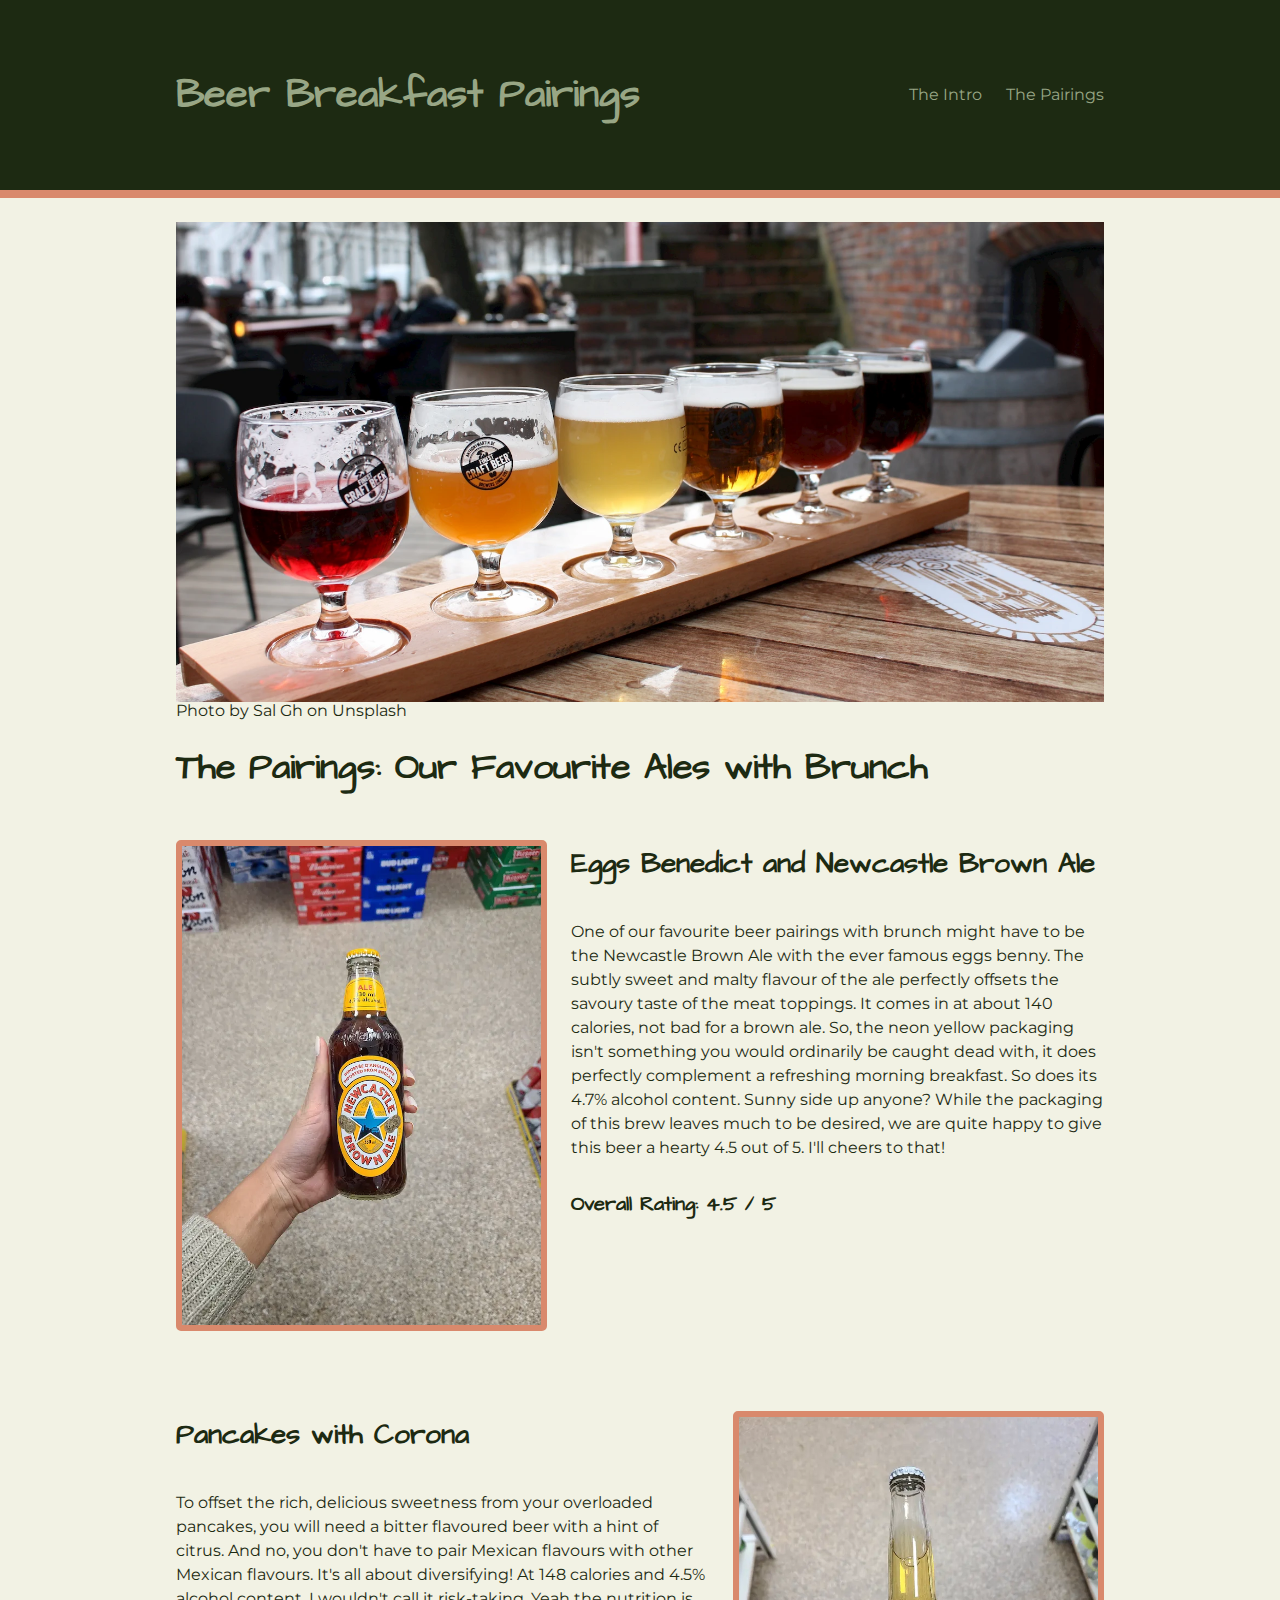
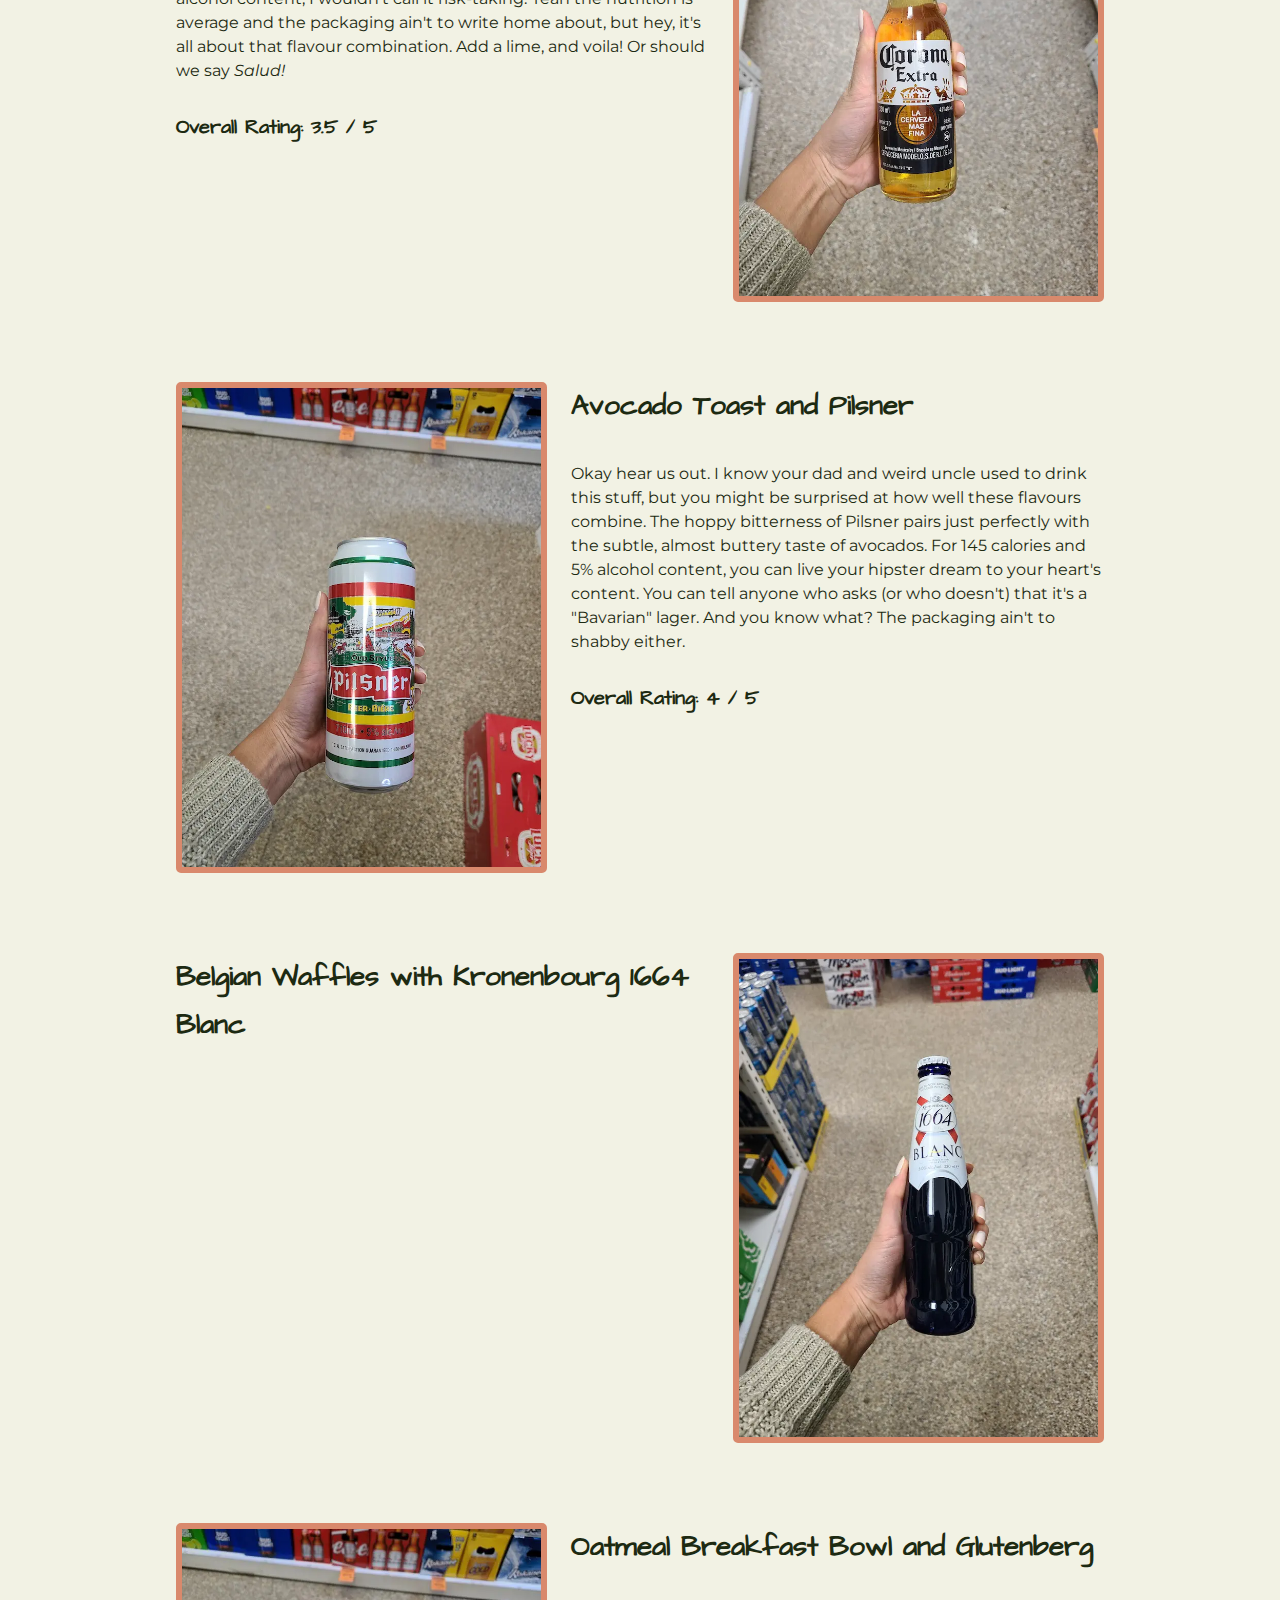
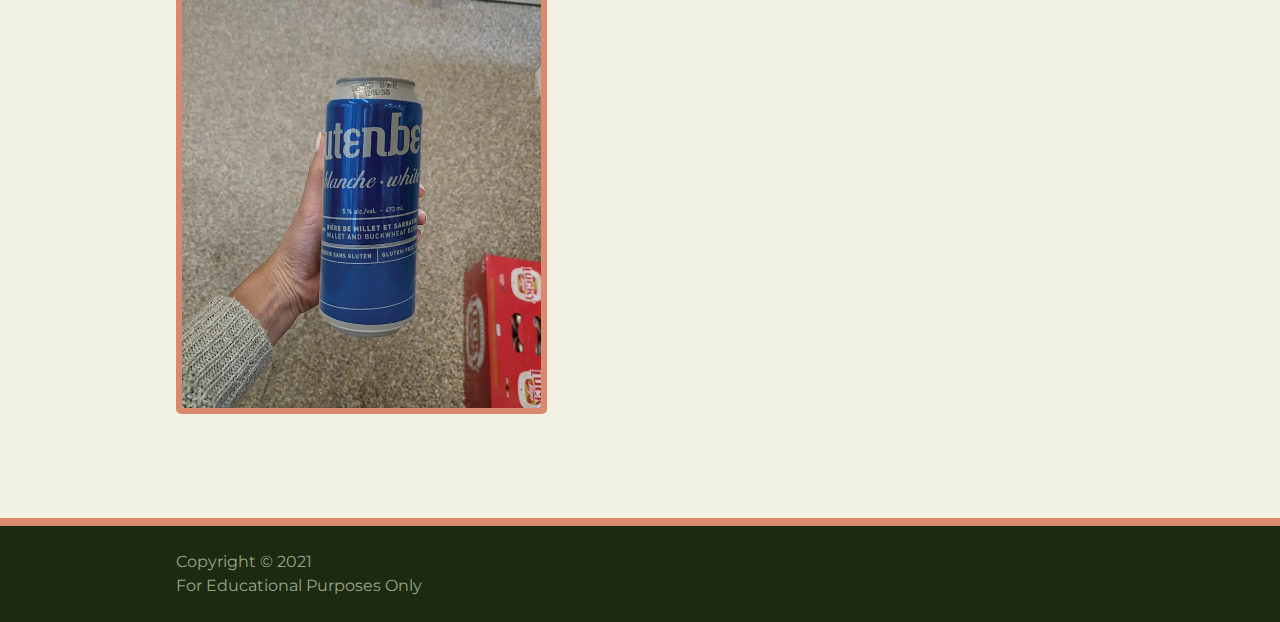
==== pairings.html @ 118bd32b "Fixed a couple content flaws." ====
<!DOCTYPE html>
<html lang="en" dir="ltr" class="no-js">
  <head>

    <!-- Global site tag (gtag.js) - Google Analytics -->
    <script async src="https://www.googletagmanager.com/gtag/js?id=G-LC8LD8PH2Z"></script>
    <script>
      window.dataLayer = window.dataLayer || [];
      function gtag(){dataLayer.push(arguments);}
      gtag('js', new Date());

      gtag('config', 'G-LC8LD8PH2Z');
    </script>

    <meta charset="UTF-8">
    <title>Beer Breakfast Pairings | Our Top Beer Picks To Match Your Favorite Brunch Dishes | The Pairings</title>
    <meta name="description" content="Our favourite beer breakfast pairings for the most popular brunch meals in North America. Using words such as 'malty' and 'hoppy' in our analysis, we will make you believe we brew the beer ourselves.">
    <meta name="keywords" content="beer breakfast parings, beers with brunch pairings, ale">
    <meta name="viewport" content="width=device-width, initial-scale=1.0">

    <link rel="preconnect" href="https://fonts.gstatic.com">
    <link href="https://fonts.googleapis.com/css2?family=Architects+Daughter&family=Montserrat&display=swap" rel="stylesheet">

    <link rel="stylesheet" href="css/template.css">
    <link rel="stylesheet" href="css/style.css">

  </head>

  <body>
    <header>
      <div class="container">
        <h1>Beer Breakfast Pairings</h1>
        <nav>
          <ul>
            <li><a href="index.html">The Intro</a></li>
            <li><a href="pairings.html">The Pairings</a></li>
          </ul>
        </nav>
      </div>
    </header>

    <main class="container">
      <div class="banner">
        <div class="banner-img banner-pairings"></div>
        <span>Photo by <a href="https://unsplash.com/@salxox?utm_source=unsplash&amp;utm_medium=referral&amp;utm_content=creditCopyText">Sal Gh</a> on <a href="https://unsplash.com/s/photos/beer?utm_source=unsplash&amp;utm_medium=referral&amp;utm_content=creditCopyText">Unsplash</a></span>
      </div>

      <h2>The Pairings: Our Favourite Ales with Brunch</h2>

      <div class="pairings">
        <div class="pairing">
          <picture>
            <source srcset="img/newcastle.webp" type="image/webp">
            <img src="img/newcastle.jpg" alt="newcastle">
          </picture>

          <div class="pairing-text">
            <h3>Eggs Benedict and Newcastle Brown Ale</h3>
            <p>One of our favourite beer pairings with brunch might have to be the Newcastle Brown Ale with the ever famous eggs benny. The subtly sweet and malty flavour of the ale perfectly offsets the savoury taste of the meat toppings. It comes in at about 140 calories, not bad for a brown ale. So, the neon yellow packaging isn't something you would ordinarily be caught dead with, it does perfectly complement a refreshing morning breakfast. So does its 4.7% alcohol content. Sunny side up anyone? While the packaging of this brew leaves much to be desired, we are quite happy to give this beer a hearty 4.5 out of 5. I'll cheers to that!</p>
            <p><b>Overall Rating: 4.5 / 5</b></p>
          </div>
        </div>

        <div class="pairing">
          <picture>
            <source srcset="img/corona.webp" type="image/webp">
            <img src="img/corona.jpg" alt="corona">
          </picture>

          <div class="pairing-text">
            <h3>Pancakes with Corona</h3>
            <p>To offset the rich, delicious sweetness from your overloaded pancakes, you will need a bitter flavoured beer with a hint of citrus. And no, you don't have to pair Mexican flavours with other Mexican flavours. It's all about diversifying! At 148 calories and 4.5% alcohol content, I wouldn't call it risk-taking. Yeah the nutrition is average and the packaging ain't to write home about, but hey, it's all about that flavour combination. Add a lime, and voila! Or should we say <em>Salud!</em></p>
            <p><b>Overall Rating: 3.5 / 5</b></p>
          </div>
        </div>

        <div class="pairing">
          <picture>
            <source srcset="img/pilsner.webp" type="image/webp">
            <img src="img/pilsner.jpg" alt="pilsner">
          </picture>

          <div class="pairing-text">
            <h3>Avocado Toast and Pilsner</h3>
            <p>Okay hear us out. I know your dad and weird uncle used to drink this stuff, but you might be surprised at how well these flavours combine. The hoppy bitterness of Pilsner pairs just perfectly with the subtle, almost buttery taste of avocados. For 145 calories and 5% alcohol content, you can live your hipster dream to your heart's content. You can tell anyone who asks (or who doesn't) that it's a "Bavarian" lager. And you know what? The packaging ain't to shabby either.</p>
            <p><b>Overall Rating: 4 / 5</b></p>
          </div>
        </div>

        <div class="pairing">
          <picture>
            <source srcset="img/kronenbourg.webp" type="image/webp">
            <img src="img/kronenbourg.jpg" alt="kronenbourg">
          </picture>

          <div class="pairing-text">
            <h3>Belgian Waffles with Kronenbourg 1664 Blanc</h3>

          </div>
        </div>

        <div class="pairing">
          <picture>
            <source srcset="img/glutenberg.webp" type="image/webp">
            <img src="img/glutenberg.jpg" alt="glutenberg">
          </picture>

          <div class="pairing-text">
            <h3>Oatmeal Breakfast Bowl and Glutenberg</h3>

          </div>
        </div>
      </div>
    </main>

    <footer>
      <div class="container">
        <p>Copyright &copy; 2021</p>
        <p>For Educational Purposes Only</p>
      </div>
    </footer>
  </body>
</html>
---- css/template.css ----
html {
  scroll-behavior: smooth;
  line-height: 1.15;
  -webkit-text-size-adjust: 100%;
  font-size: 100%;
  box-sizing: border-box;
}

*, *::after, *::before {
  box-sizing: inherit;
}

body {
  min-height: 100vh;
  margin: 0;
}

/* article, aside, figcaption, figure, footer, header, hgroup, main, nav, section {
  display: block;
} */

h1, h2, h3, h4, h5, h6, p, ul, li {
  margin: 0;
}

hr {
  display: block;
  height: 1px;
  border: 0;
  border-top: 1px solid #ccc;
  margin: 1em 0;
  padding: 0;
}

b,
strong {
  font-weight: bolder;
}

small {
  font-size: 80%;
}

sub, sup {
  font-size: 75%;
  line-height: 0;
  position: relative;
  vertical-align: baseline;
}

sub {
  bottom: -0.25em;
}

sup {
  top: -0.5em;
}

img {
  border-style: none;
  max-width: 100%;
  display: block;
}

img:not([alt]) {
  filter: blur(10px);
}

button,
input,
optgroup,
select,
textarea {
  font-family: inherit;
  font-size: 100%;
  line-height: 1.15;
  margin: 0;
}

button,
input {
  overflow: visible;
}

button,
select {
  text-transform: none;
}

button,
[type="button"],
[type="reset"],
[type="submit"] {
  -webkit-appearance: button;
}

button::-moz-focus-inner,
[type="button"]::-moz-focus-inner,
[type="reset"]::-moz-focus-inner,
[type="submit"]::-moz-focus-inner {
  border-style: none;
  padding: 0;
}

fieldset {
  padding: 0.35em 0.75em 0.625em;
}

legend {
  box-sizing: border-box;
  color: inherit;
  display: table;
  max-width: 100%;
  padding: 0;
  white-space: normal;
}

textarea {
  overflow: auto;
}

[type="checkbox"],
[type="radio"] {
  box-sizing: border-box;
  padding: 0;
}

[type="number"]::-webkit-inner-spin-button,
[type="number"]::-webkit-outer-spin-button {
  height: auto;
}

[type="search"] {
  -webkit-appearance: textfield;
  outline-offset: -2px;
}

::-webkit-file-upload-button {
  -webkit-appearance: button;
  font: inherit;
}

audio,
canvas,
iframe,
img,
svg,
video {
  vertical-align: middle;
}

/* table {
  border-collapse: collapse;
} */

@media (prefers-reduced-motion: reduce) {
  * {
    animation-duration: 0.01ms !important;
    animation-iteration-count: .1 !important;
    transition-duration: 0.01ms !important;
    scroll-behavior: auto !important;
  }
}

.sr-only {
  border: 0;
  clip: rect(0, 0, 0, 0);
  height: 1px;
  margin: -1px;
  overflow: hidden;
  padding: 0;
  position: absolute;
  white-space: nowrap;
  width: 1px;
}

.sr-only.focusable:active,
.st-only.focusable:focus {
  clip: auto;
  height: auto;
  margin: 0;
  overflow: visible;
  position: static;
  white-space: inherit;
  width: auto;
}

.invisible {
  visibility: hidden;
}

.clearfix::before,
.clearfix::after {
  content: " ";
  display: table;
}

.clearfix::after {
  clear: both;
}
---- css/style.css ----
/* universal styles */
html {
  font-size: 100%;
}

body {
  font-family: 'Montserrat', sans-serif;
  background-color: #f2f2e4;
  color: #1D2A12;
}

main {
  flex: 1;
}

h1, h2, h3, h4, b {
  font-family: 'Architects Daughter', cursive;
}

h1 {
  font-size: 2.5rem;
}

h2 {
  font-size: 2.25rem;
  line-height: 3rem;
  margin-bottom: 1.5rem;
}

h3 {
  font-size: 1.75rem;
  line-height: 3rem;
}

p {
  font-size: 1rem;
  line-height: 1.5rem;
  margin-bottom: 1.5rem;
}

ul {
  padding: 0;
}

li {
  list-style-type: none;
}

a {
  text-decoration: none;
  color: #98A685;
}

a:hover {
  color: #D9896C;
}

a:active {
  color: #D9896C;
}

main a {
  color: #1D2A12;
}

.container {
  max-width: 60rem;
  margin: 0 auto;
  padding: 1.5rem 1rem;
}

/* body styles */
header {
  background-color: #1D2A12;
  color: #98A685;
  border-bottom: 0.5rem solid #D9896C;
}

header .container {
  display: flex;
  flex-wrap: wrap;
  justify-content: space-between;
  padding: 3rem 1rem;
  align-items: center;
}

header h1 {
  margin: 1.5rem 3rem 1.5rem 0;
}

nav ul {
  display: flex;
  flex-wrap: wrap;
}

nav ul li {
  margin-left: 1.5rem;
}

nav ul li:first-of-type {
  margin: 0;
}

.banner {
  display: flex;
  flex-wrap: wrap;
  flex-direction: column;
  margin: 0;
}

.banner .home {
  background-image: url('../img/banner-home.jpg');
  background-image: url('../img/banner-home.webp');
}

.banner .banner-pairings {
  background-image: url('../img/banner-pairings.jpg');
  background-image: url('../img/banner-pairings.webp');
}

.banner-img {
  height: 30rem;
  background-position: center;
  background-size: cover;
}

main h2 {
  margin-top: 1.5rem;
}

.pairings {
  margin-top: 3rem;
}

.pairing {
  display: flex;
  flex-wrap: wrap;
  justify-content: space-between;
  margin-bottom: 5rem;
  align-items: flex-start;
}

.pairing picture {
  flex-basis: 40%;
  outline: none;
  border: 6px solid #D9896C;
  border-radius: 5px;
}

.pairing:nth-child(even) picture {
  order: 2;
}

.pairing .pairing-text {
  flex-basis: calc(60% - 1.5rem);
}

.pairing p:first-of-type {
  margin-top: 2rem;
  margin-bottom: 2rem;
}

.pairing b {
  font-size: 1.25rem;
  line-height: 1.5rem;
}

footer {
  background-color: #1D2A12;
  color: #98A685;
  border-top: 0.5rem solid #D9896C;
}

footer p {
  margin: 0;
}
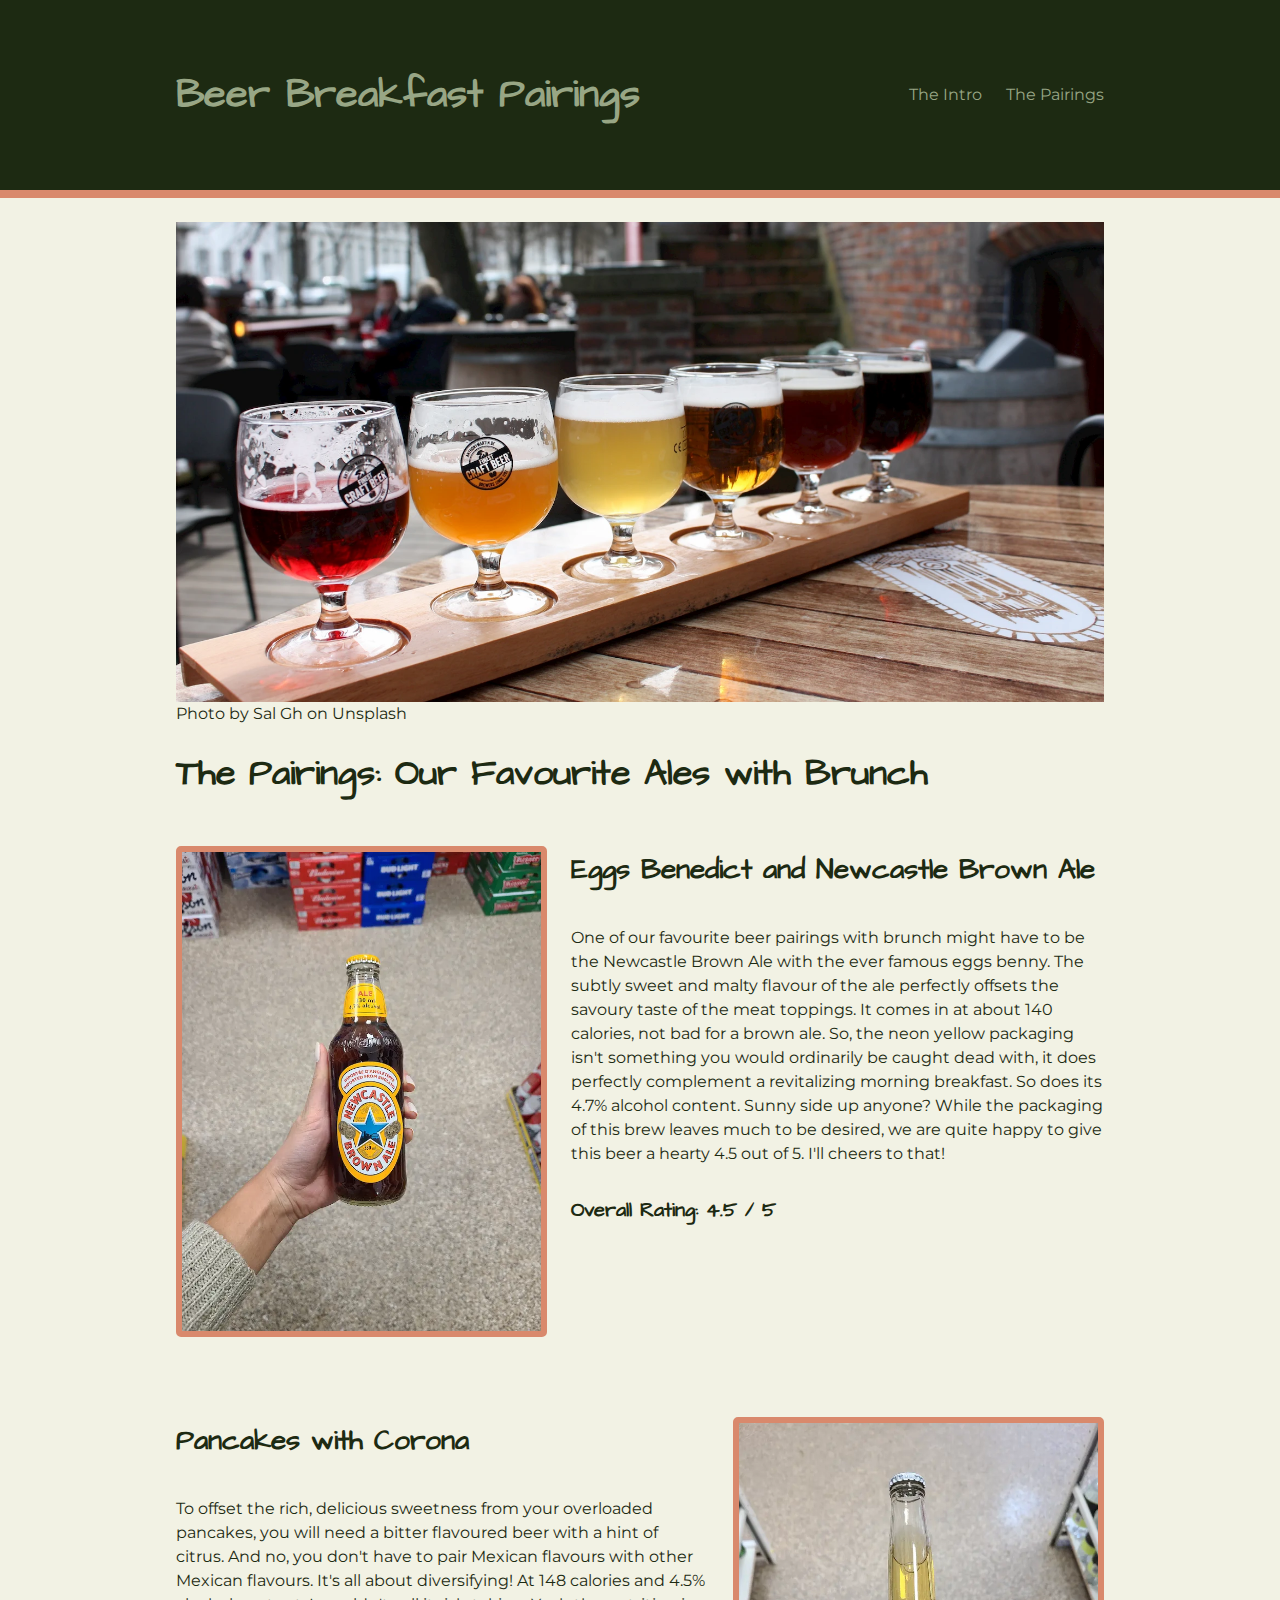
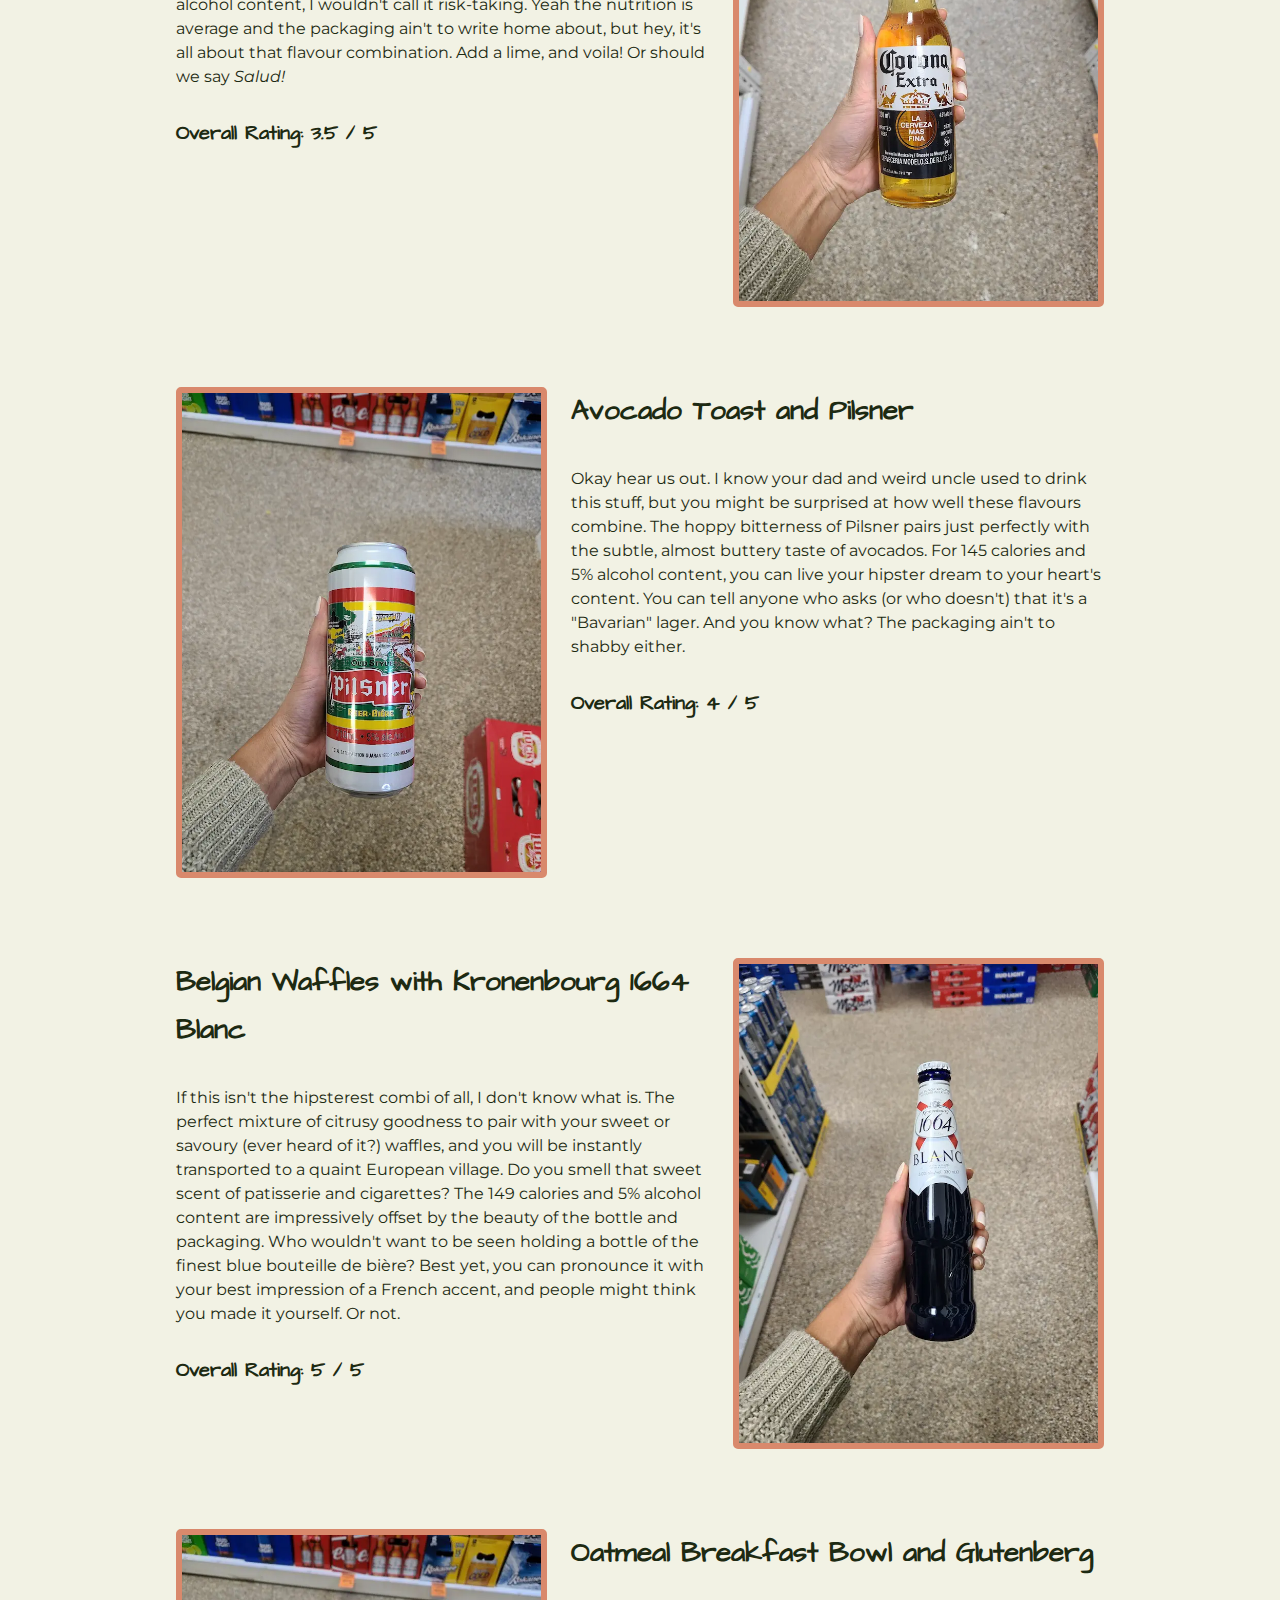
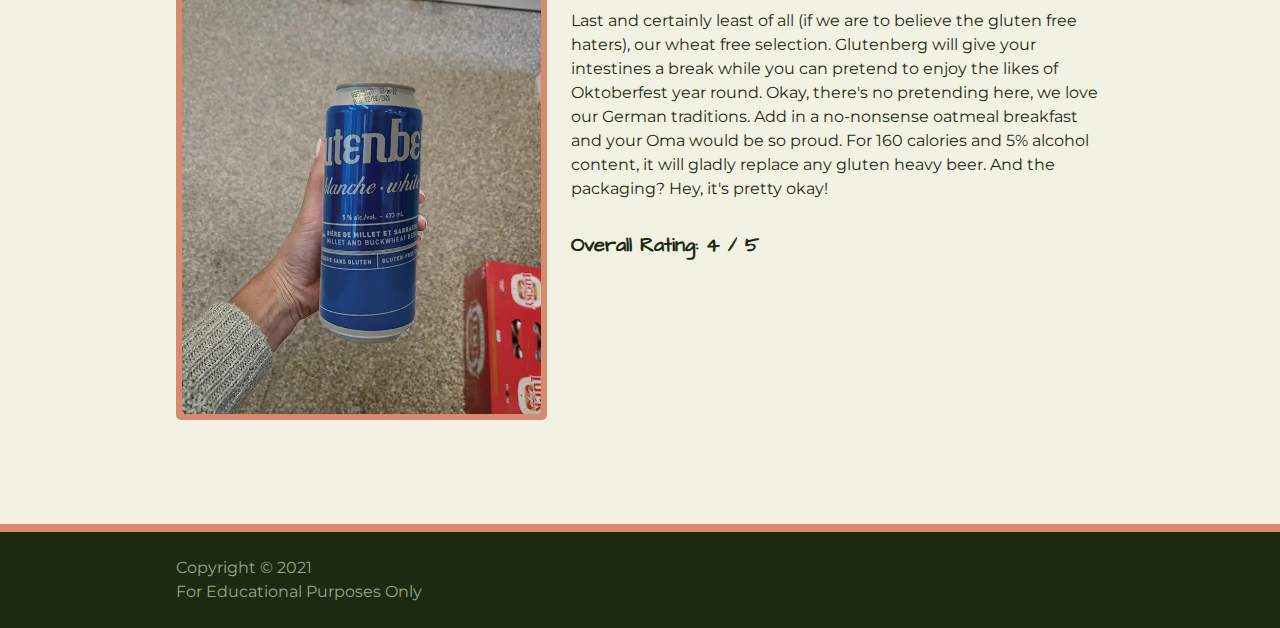
==== commit 2bb9d3c7: "Added all the rest of the content to the pairings page." ====
--- a/pairings.html
+++ b/pairings.html
@@ -56,7 +56,7 @@
 
           <div class="pairing-text">
             <h3>Eggs Benedict and Newcastle Brown Ale</h3>
-            <p>One of our favourite beer pairings with brunch might have to be the Newcastle Brown Ale with the ever famous eggs benny. The subtly sweet and malty flavour of the ale perfectly offsets the savoury taste of the meat toppings. It comes in at about 140 calories, not bad for a brown ale. So, the neon yellow packaging isn't something you would ordinarily be caught dead with, it does perfectly complement a refreshing morning breakfast. So does its 4.7% alcohol content. Sunny side up anyone? While the packaging of this brew leaves much to be desired, we are quite happy to give this beer a hearty 4.5 out of 5. I'll cheers to that!</p>
+            <p>One of our favourite beer pairings with brunch might have to be the Newcastle Brown Ale with the ever famous eggs benny. The subtly sweet and malty flavour of the ale perfectly offsets the savoury taste of the meat toppings. It comes in at about 140 calories, not bad for a brown ale. So, the neon yellow packaging isn't something you would ordinarily be caught dead with, it does perfectly complement a revitalizing morning breakfast. So does its 4.7% alcohol content. Sunny side up anyone? While the packaging of this brew leaves much to be desired, we are quite happy to give this beer a hearty 4.5 out of 5. I'll cheers to that!</p>
             <p><b>Overall Rating: 4.5 / 5</b></p>
           </div>
         </div>
@@ -95,7 +95,8 @@
 
           <div class="pairing-text">
             <h3>Belgian Waffles with Kronenbourg 1664 Blanc</h3>
-
+            <p>If this isn't the hipsterest combi of all, I don't know what is. The perfect mixture of citrusy goodness to pair with your sweet or savoury (ever heard of it?) waffles, and you will be instantly transported to a quaint European village. Do you smell that sweet scent of patisserie and cigarettes? The 149 calories and 5% alcohol content are impressively offset by the beauty of the bottle and packaging. Who wouldn't want to be seen holding a bottle of the finest blue bouteille de bière? Best yet, you can pronounce it with your best impression of a French accent, and people might think you made it yourself. Or not.</p>
+            <p><b>Overall Rating: 5 / 5</b></p>
           </div>
         </div>
 
@@ -107,7 +108,8 @@
 
           <div class="pairing-text">
             <h3>Oatmeal Breakfast Bowl and Glutenberg</h3>
-
+            <p>Last and certainly least of all (if we are to believe the gluten free haters), our wheat free selection. Glutenberg will give your intestines a break while you can pretend to enjoy the likes of Oktoberfest year round. Okay, there's no pretending here, we love our German traditions. Add in a no-nonsense oatmeal breakfast and your Oma would be so proud. For 160 calories and 5% alcohol content, it will gladly replace any gluten heavy beer. And the packaging? Hey, it's pretty okay!</p>
+            <p><b>Overall Rating: 4 / 5</b></p>
           </div>
         </div>
       </div>
--- a/css/style.css
+++ b/css/style.css
@@ -124,6 +124,10 @@
   background-size: cover;
 }
 
+.banner span {
+  line-height: 1.5rem;
+}
+
 main h2 {
   margin-top: 1.5rem;
 }
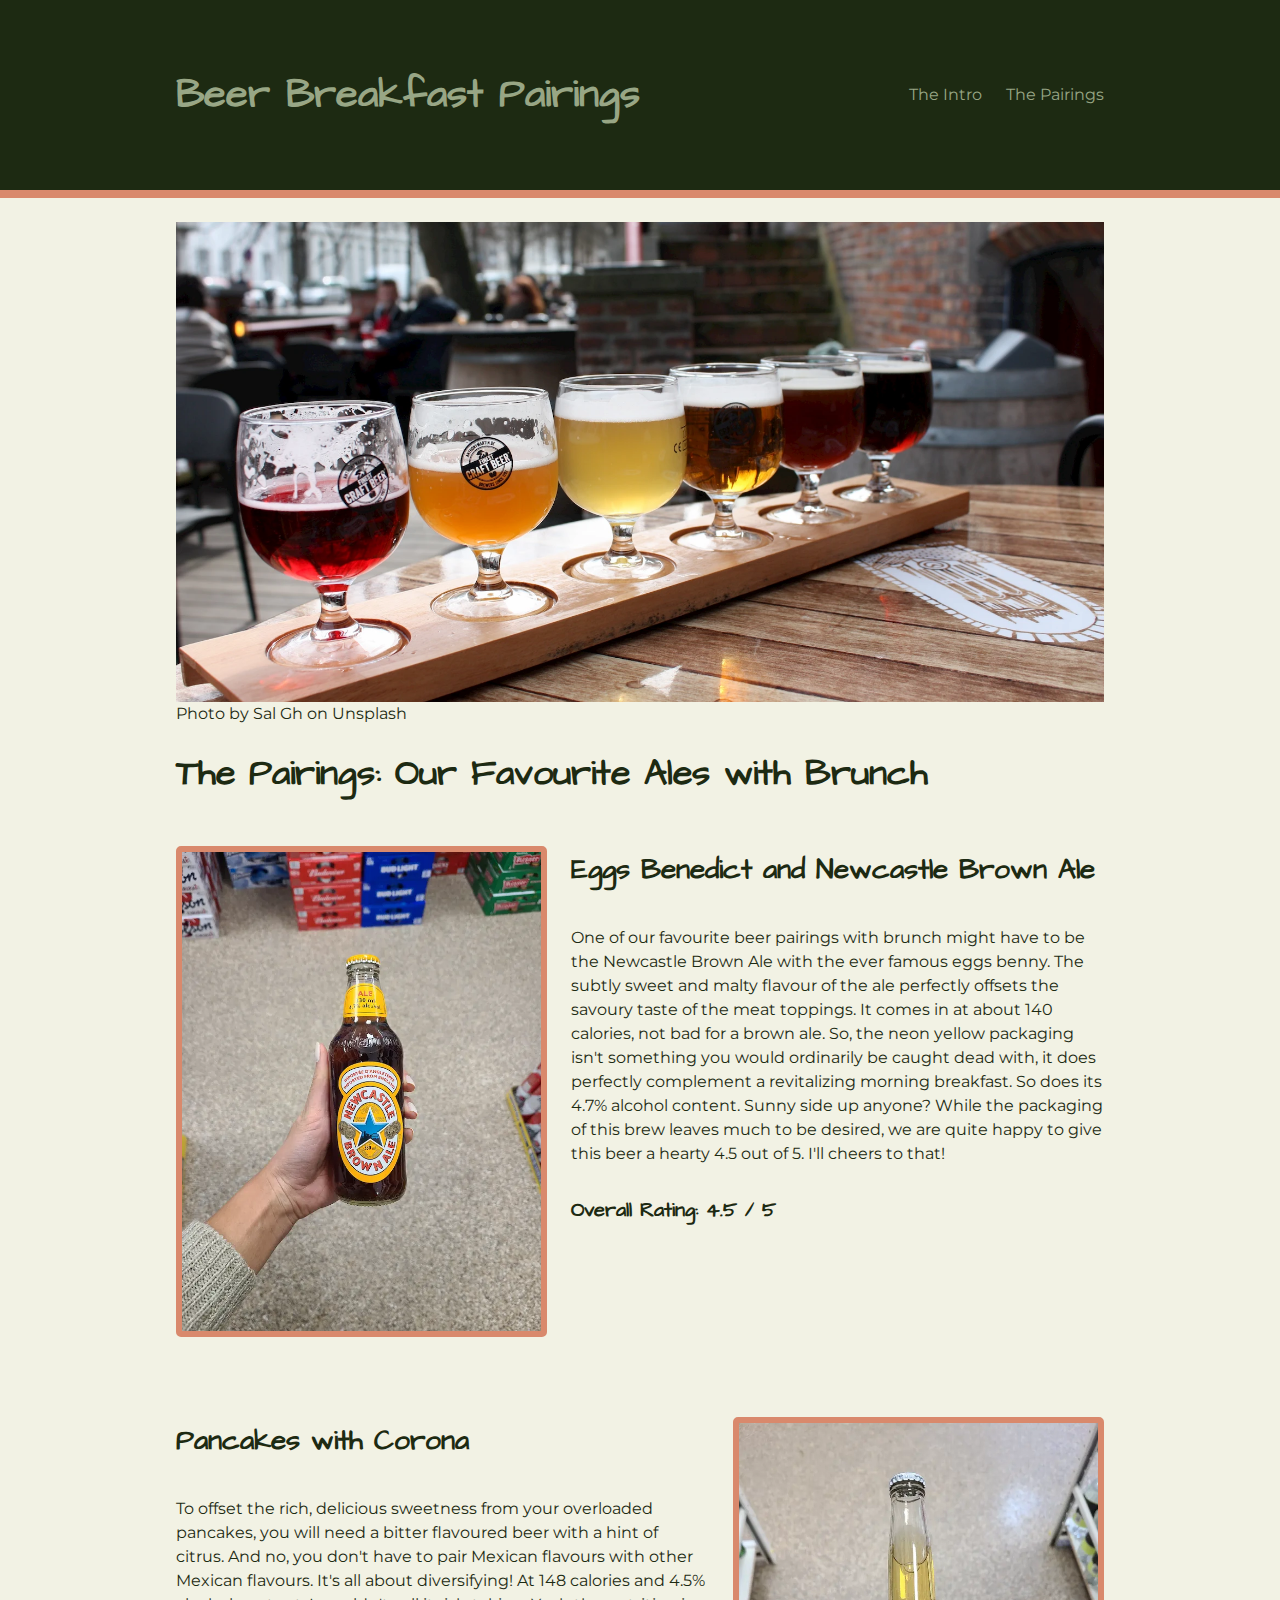
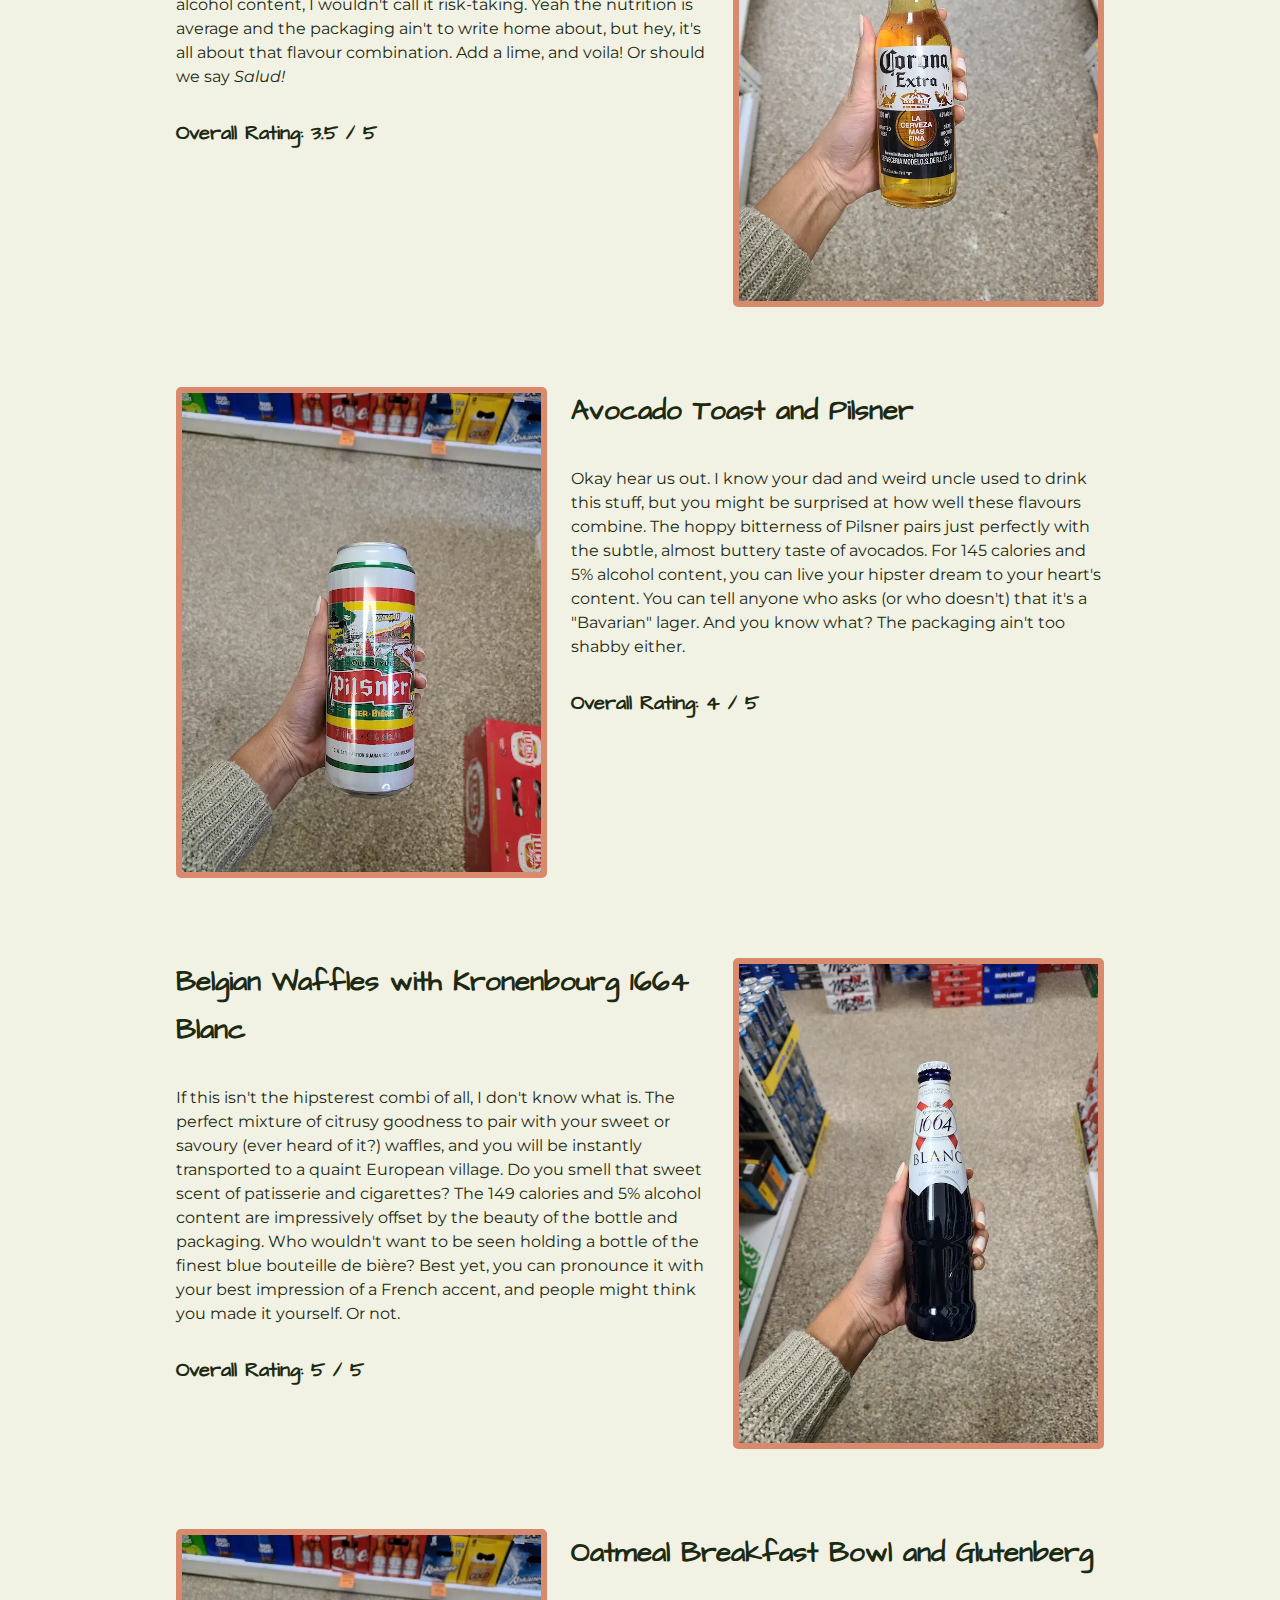
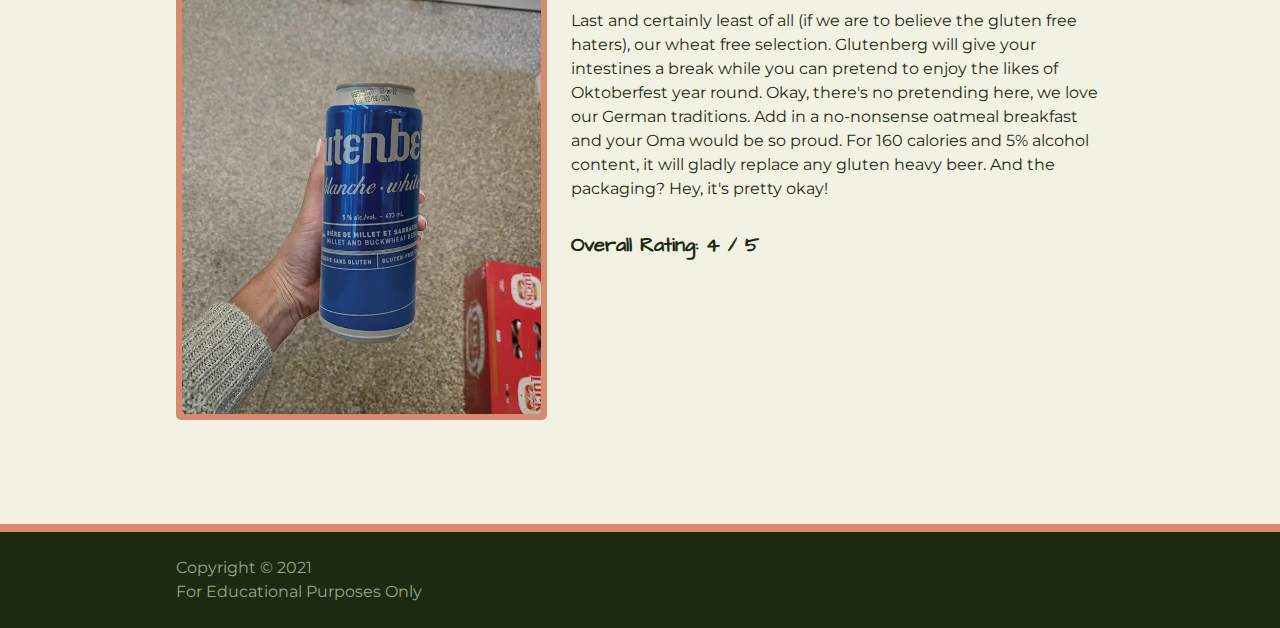
==== commit 8d50c64a: "fixed spelling error" ====
--- a/pairings.html
+++ b/pairings.html
@@ -82,7 +82,7 @@
 
           <div class="pairing-text">
             <h3>Avocado Toast and Pilsner</h3>
-            <p>Okay hear us out. I know your dad and weird uncle used to drink this stuff, but you might be surprised at how well these flavours combine. The hoppy bitterness of Pilsner pairs just perfectly with the subtle, almost buttery taste of avocados. For 145 calories and 5% alcohol content, you can live your hipster dream to your heart's content. You can tell anyone who asks (or who doesn't) that it's a "Bavarian" lager. And you know what? The packaging ain't to shabby either.</p>
+            <p>Okay hear us out. I know your dad and weird uncle used to drink this stuff, but you might be surprised at how well these flavours combine. The hoppy bitterness of Pilsner pairs just perfectly with the subtle, almost buttery taste of avocados. For 145 calories and 5% alcohol content, you can live your hipster dream to your heart's content. You can tell anyone who asks (or who doesn't) that it's a "Bavarian" lager. And you know what? The packaging ain't too shabby either.</p>
             <p><b>Overall Rating: 4 / 5</b></p>
           </div>
         </div>
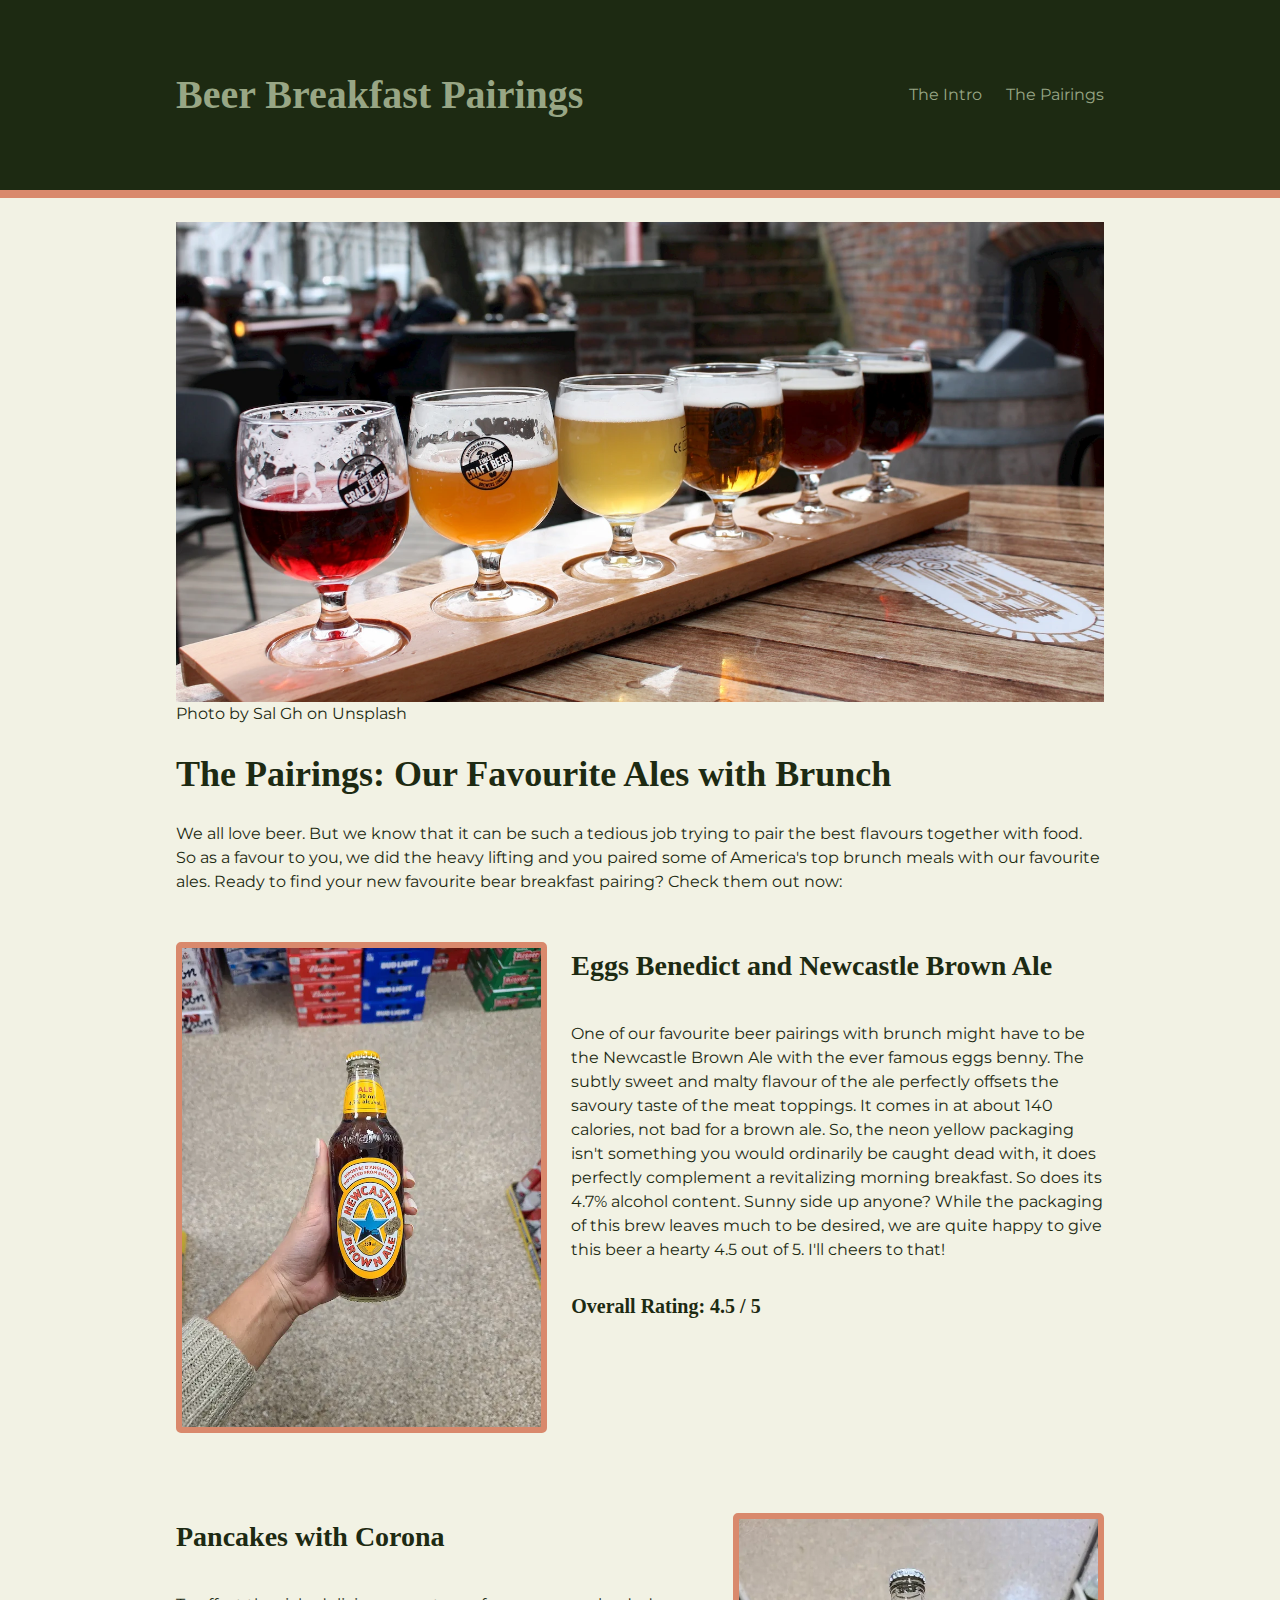
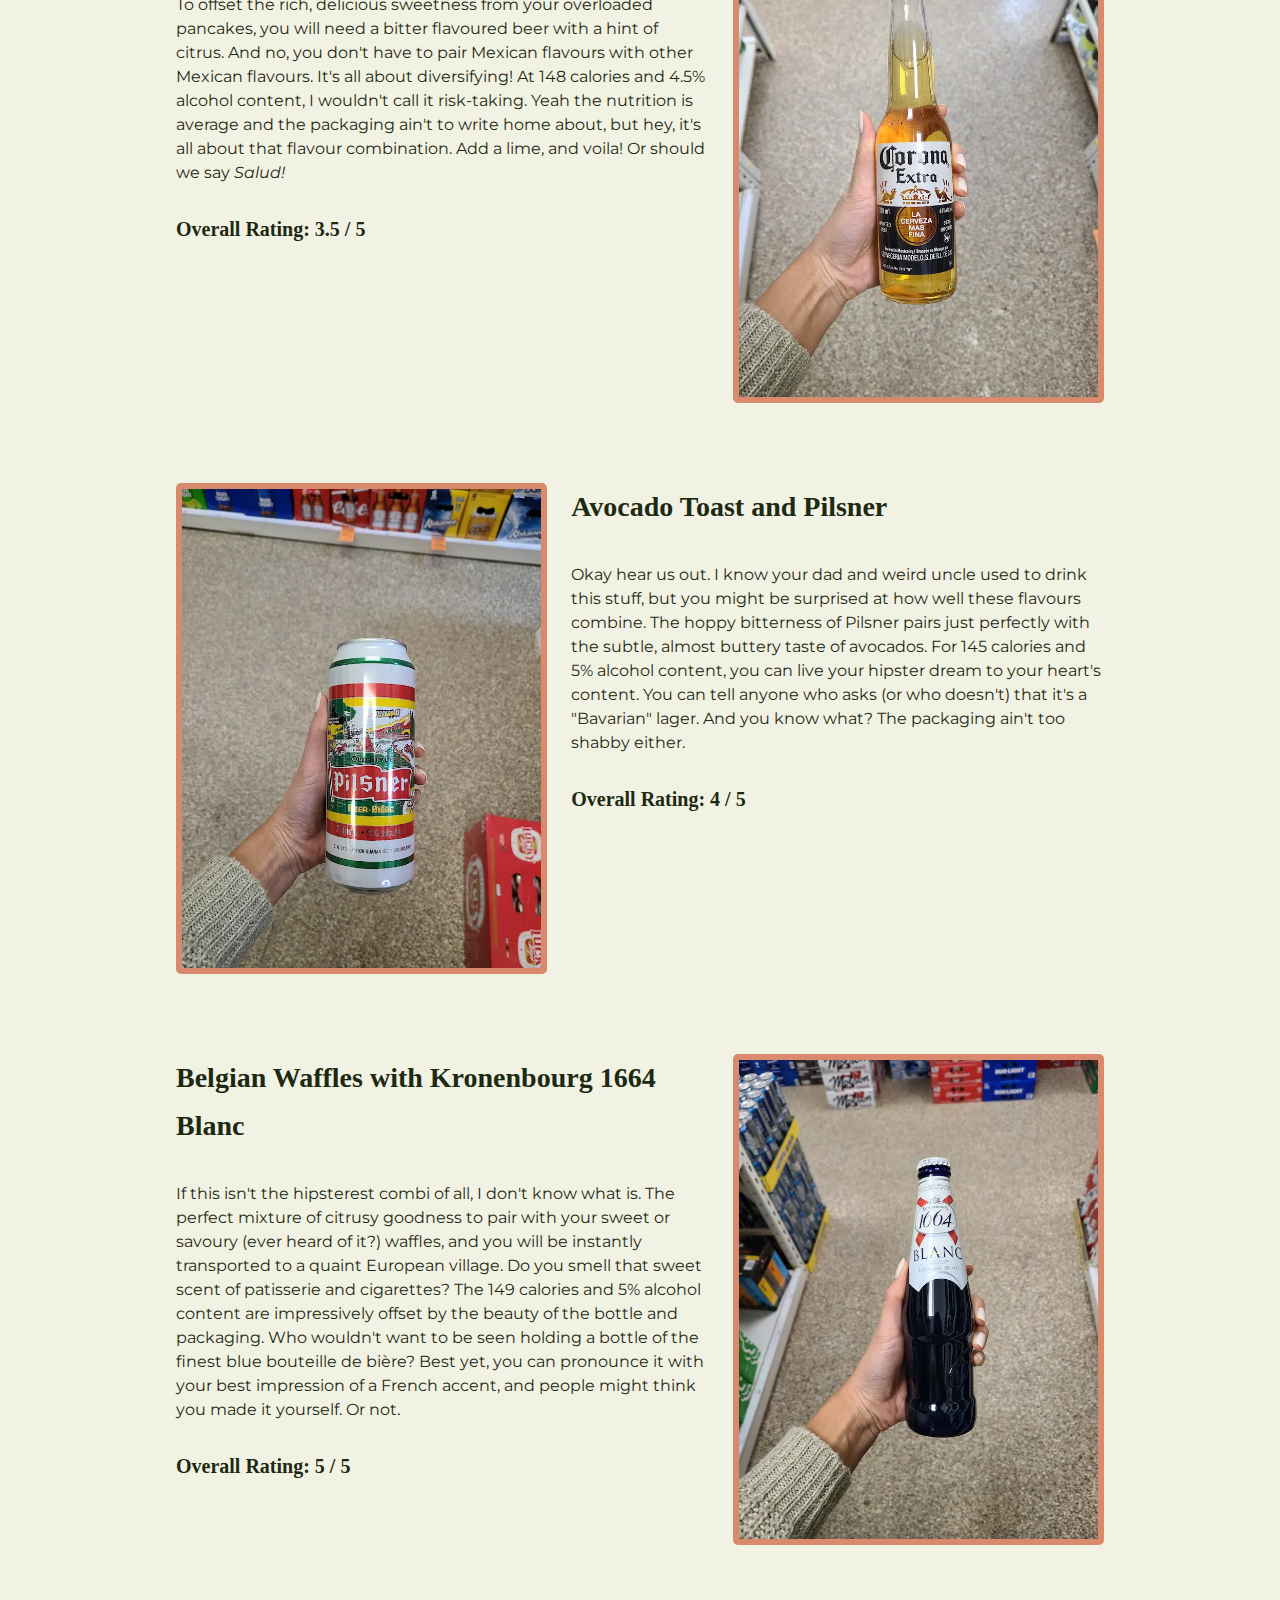
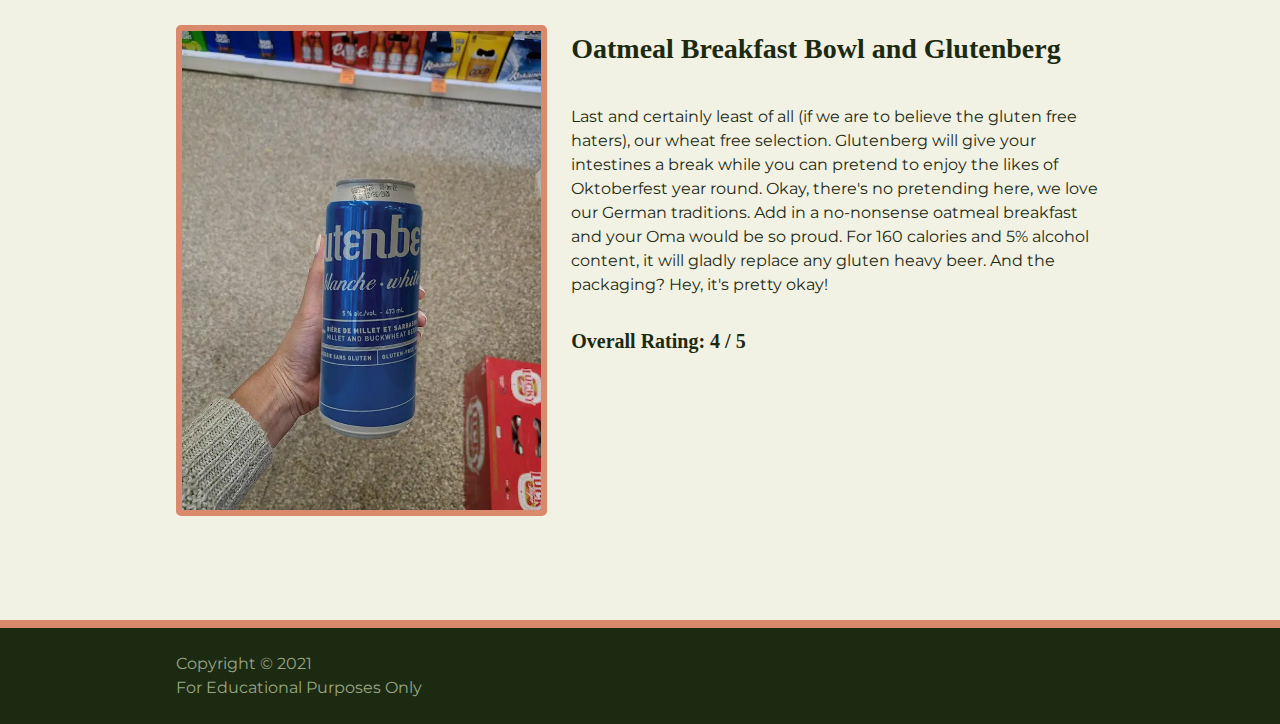
==== commit c0a70020: "Added additional content for analytics" ====
--- a/pairings.html
+++ b/pairings.html
@@ -46,6 +46,8 @@
       </div>
 
       <h2>The Pairings: Our Favourite Ales with Brunch</h2>
+
+      <p>We all love beer. But we know that it can be such a tedious job trying to pair the best flavours together with food. So as a favour to you, we did the heavy lifting and you paired some of America's top brunch meals with our favourite ales. Ready to find your new favourite bear breakfast pairing? Check them out now:</p>
 
       <div class="pairings">
         <div class="pairing">
--- a/css/style.css
+++ b/css/style.css
@@ -14,7 +14,7 @@
 }
 
 h1, h2, h3, h4, b {
-  font-family: 'Architects Daughter', cursive;
+  font-family: 'Kaushan Script', cursive;
 }
 
 h1 {
@@ -124,12 +124,34 @@
   background-size: cover;
 }
 
-.banner span {
+.banner span,
+picture span {
   line-height: 1.5rem;
 }
 
 main h2 {
   margin-top: 1.5rem;
+}
+
+.intro-body {
+  display: flex;
+  flex-wrap: wrap;
+  justify-content: space-between;
+}
+
+.intro-body picture {
+  flex-basis: 100%;
+  margin-bottom: 1.5rem;
+}
+
+@media (min-width: 700px) {
+  .intro-body p:nth-of-type(2) {
+    flex-basis: calc((100% - 1rem) * 0.4);
+  }
+
+  .intro-body picture {
+    flex-basis: calc((100% - 1rem) * 0.6);
+  }
 }
 
 .pairings {
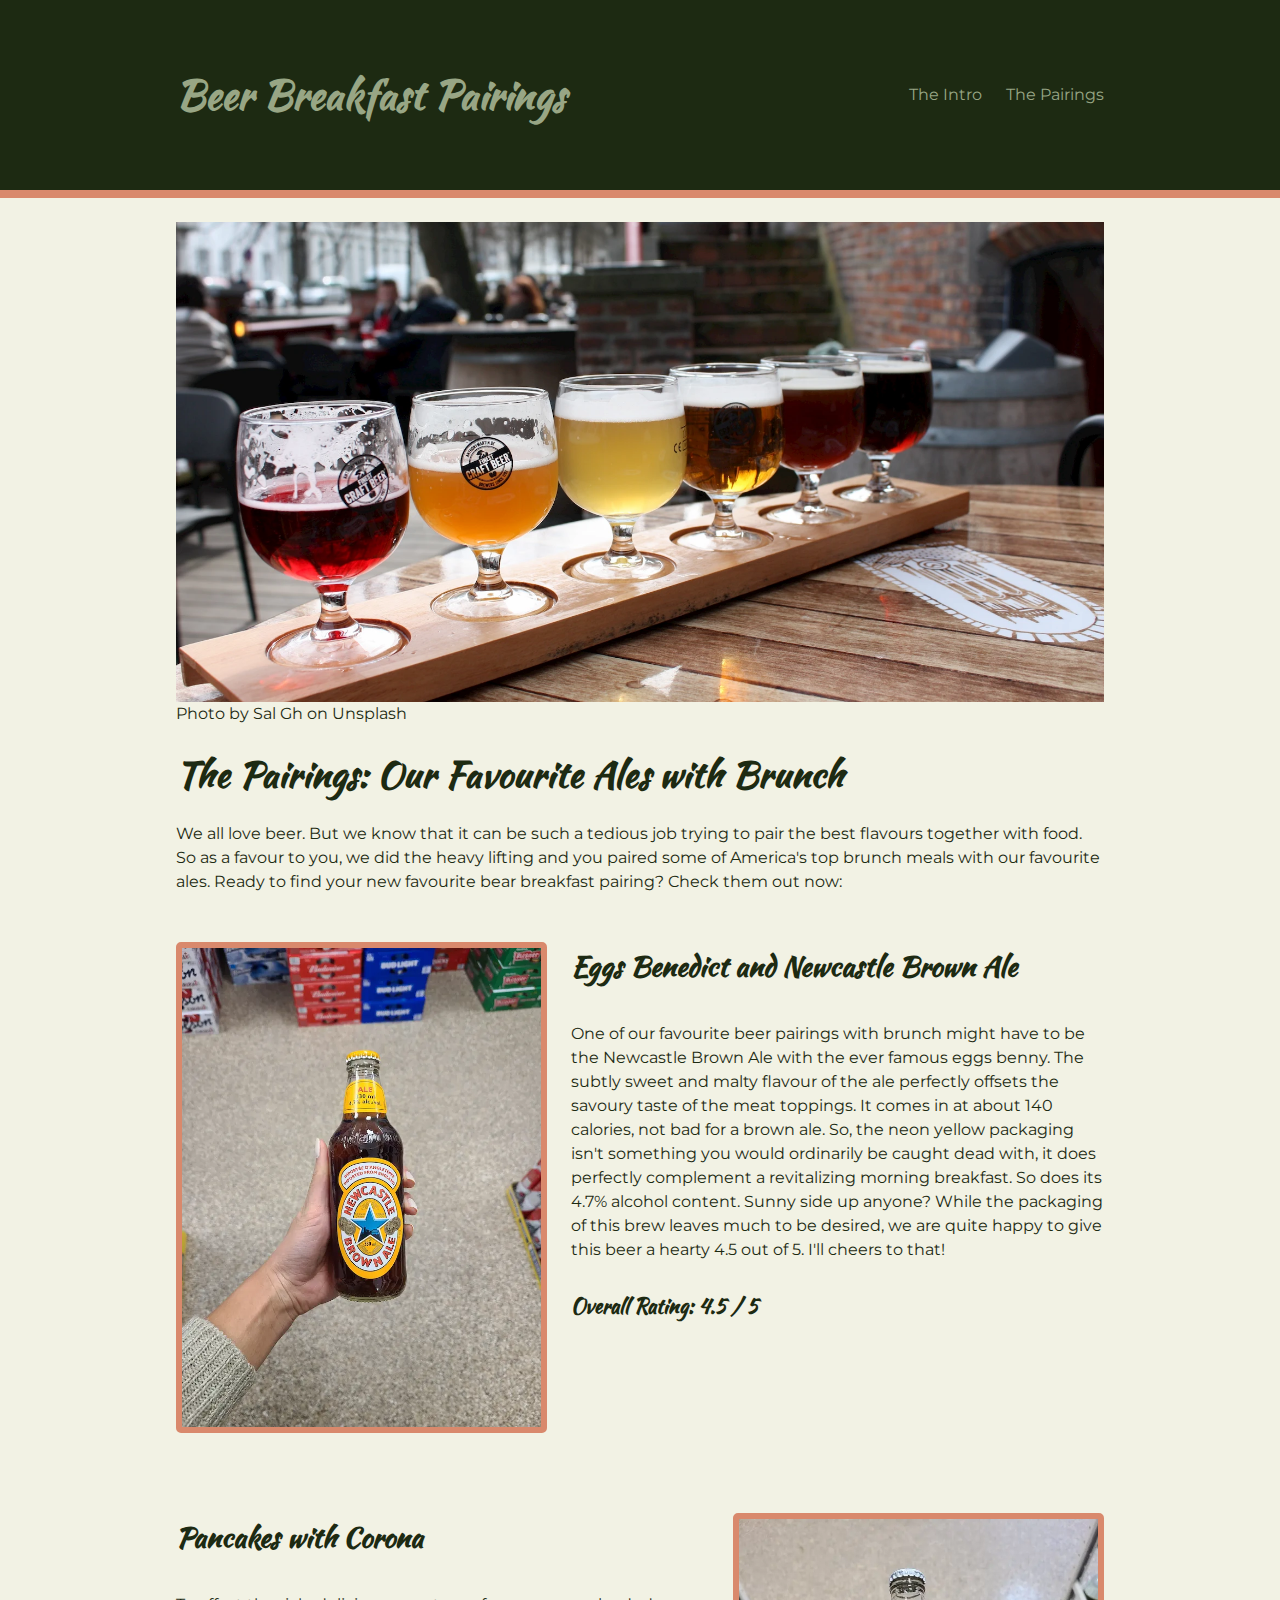
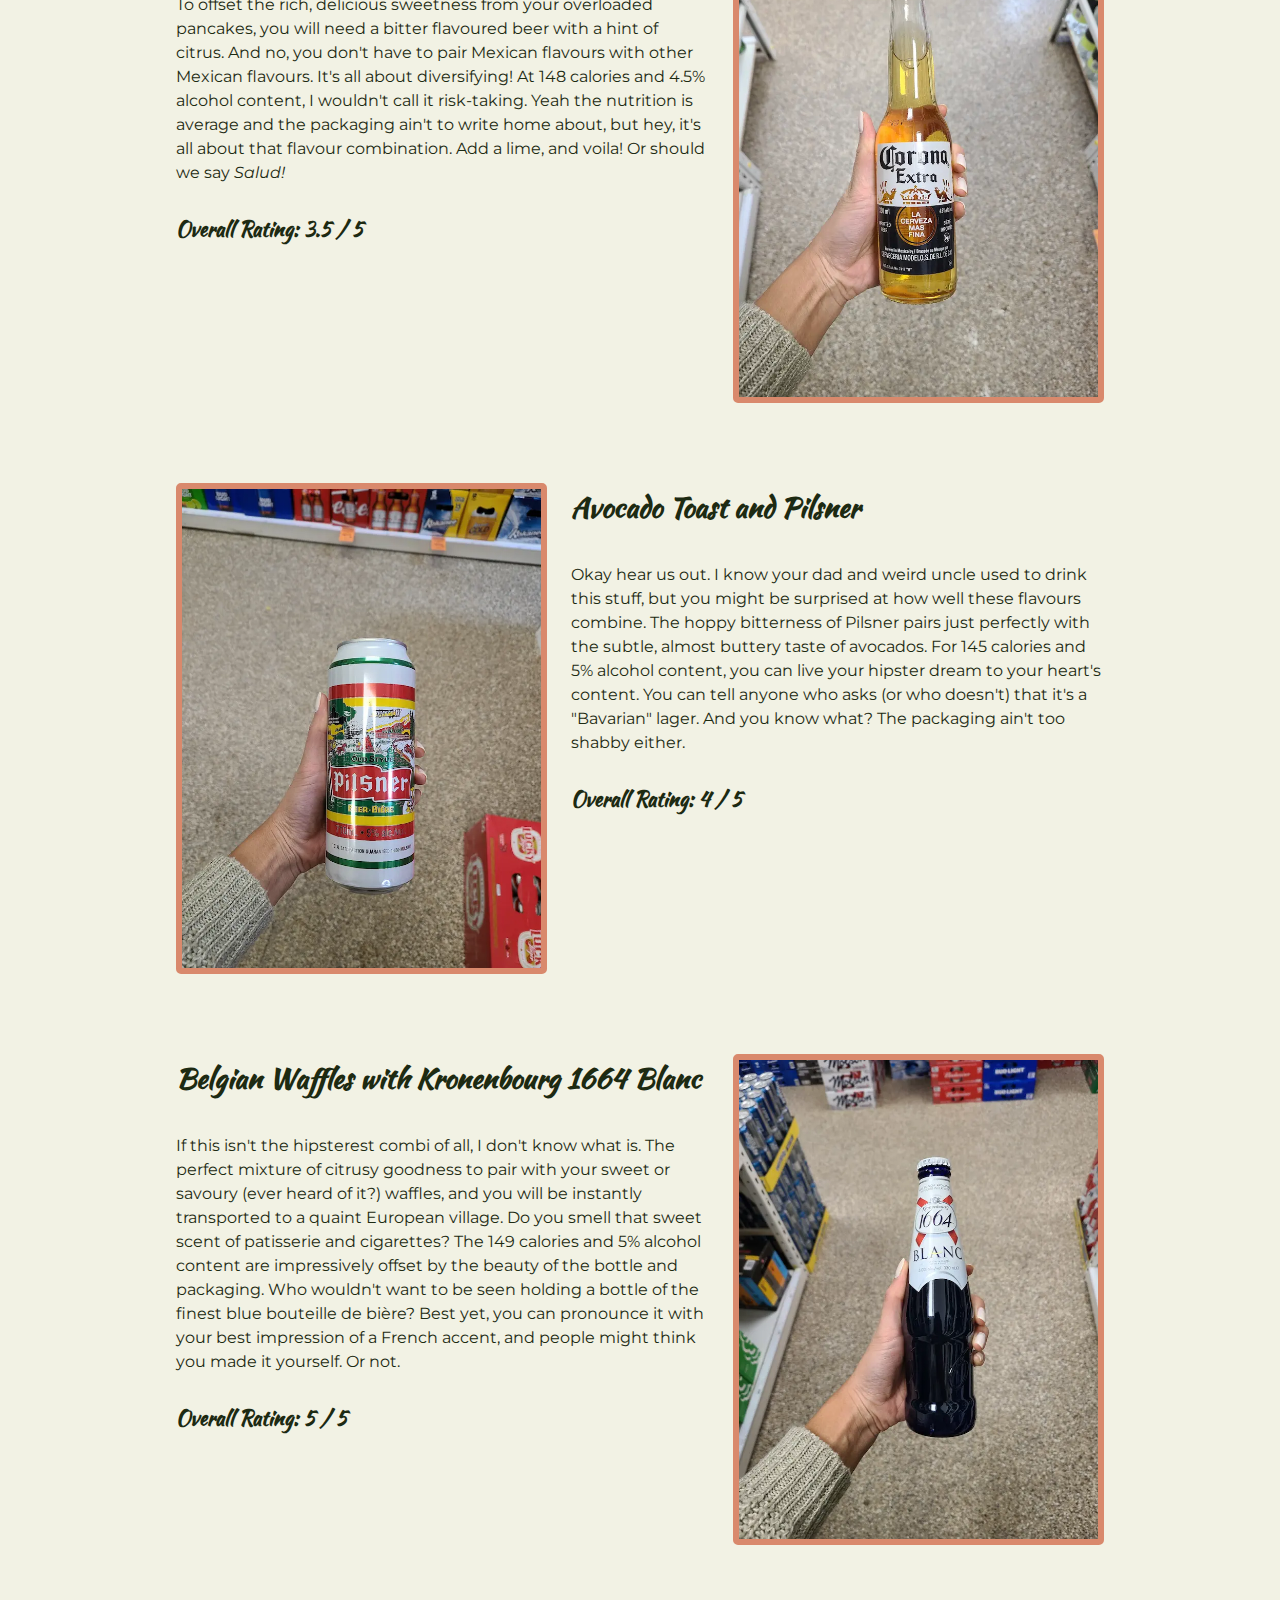
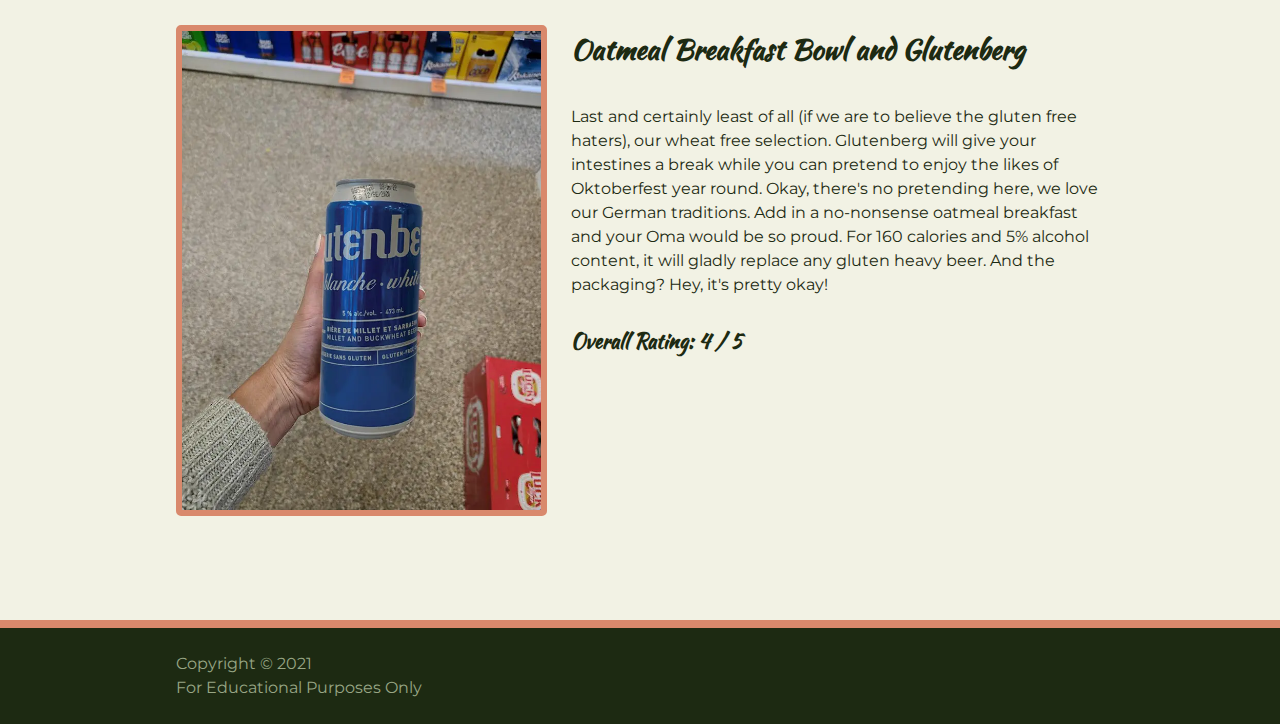
==== commit 45c6e361: "fixed font in each page" ====
--- a/pairings.html
+++ b/pairings.html
@@ -18,8 +18,10 @@
     <meta name="keywords" content="beer breakfast parings, beers with brunch pairings, ale">
     <meta name="viewport" content="width=device-width, initial-scale=1.0">
 
+    <!-- <link rel="preconnect" href="https://fonts.gstatic.com">
+    <link href="https://fonts.googleapis.com/css2?family=Architects+Daughter&family=Montserrat&display=swap" rel="stylesheet"> -->
     <link rel="preconnect" href="https://fonts.gstatic.com">
-    <link href="https://fonts.googleapis.com/css2?family=Architects+Daughter&family=Montserrat&display=swap" rel="stylesheet">
+    <link href="https://fonts.googleapis.com/css2?family=Kaushan+Script&family=Montserrat:wght@300&display=swap" rel="stylesheet">
 
     <link rel="stylesheet" href="css/template.css">
     <link rel="stylesheet" href="css/style.css">
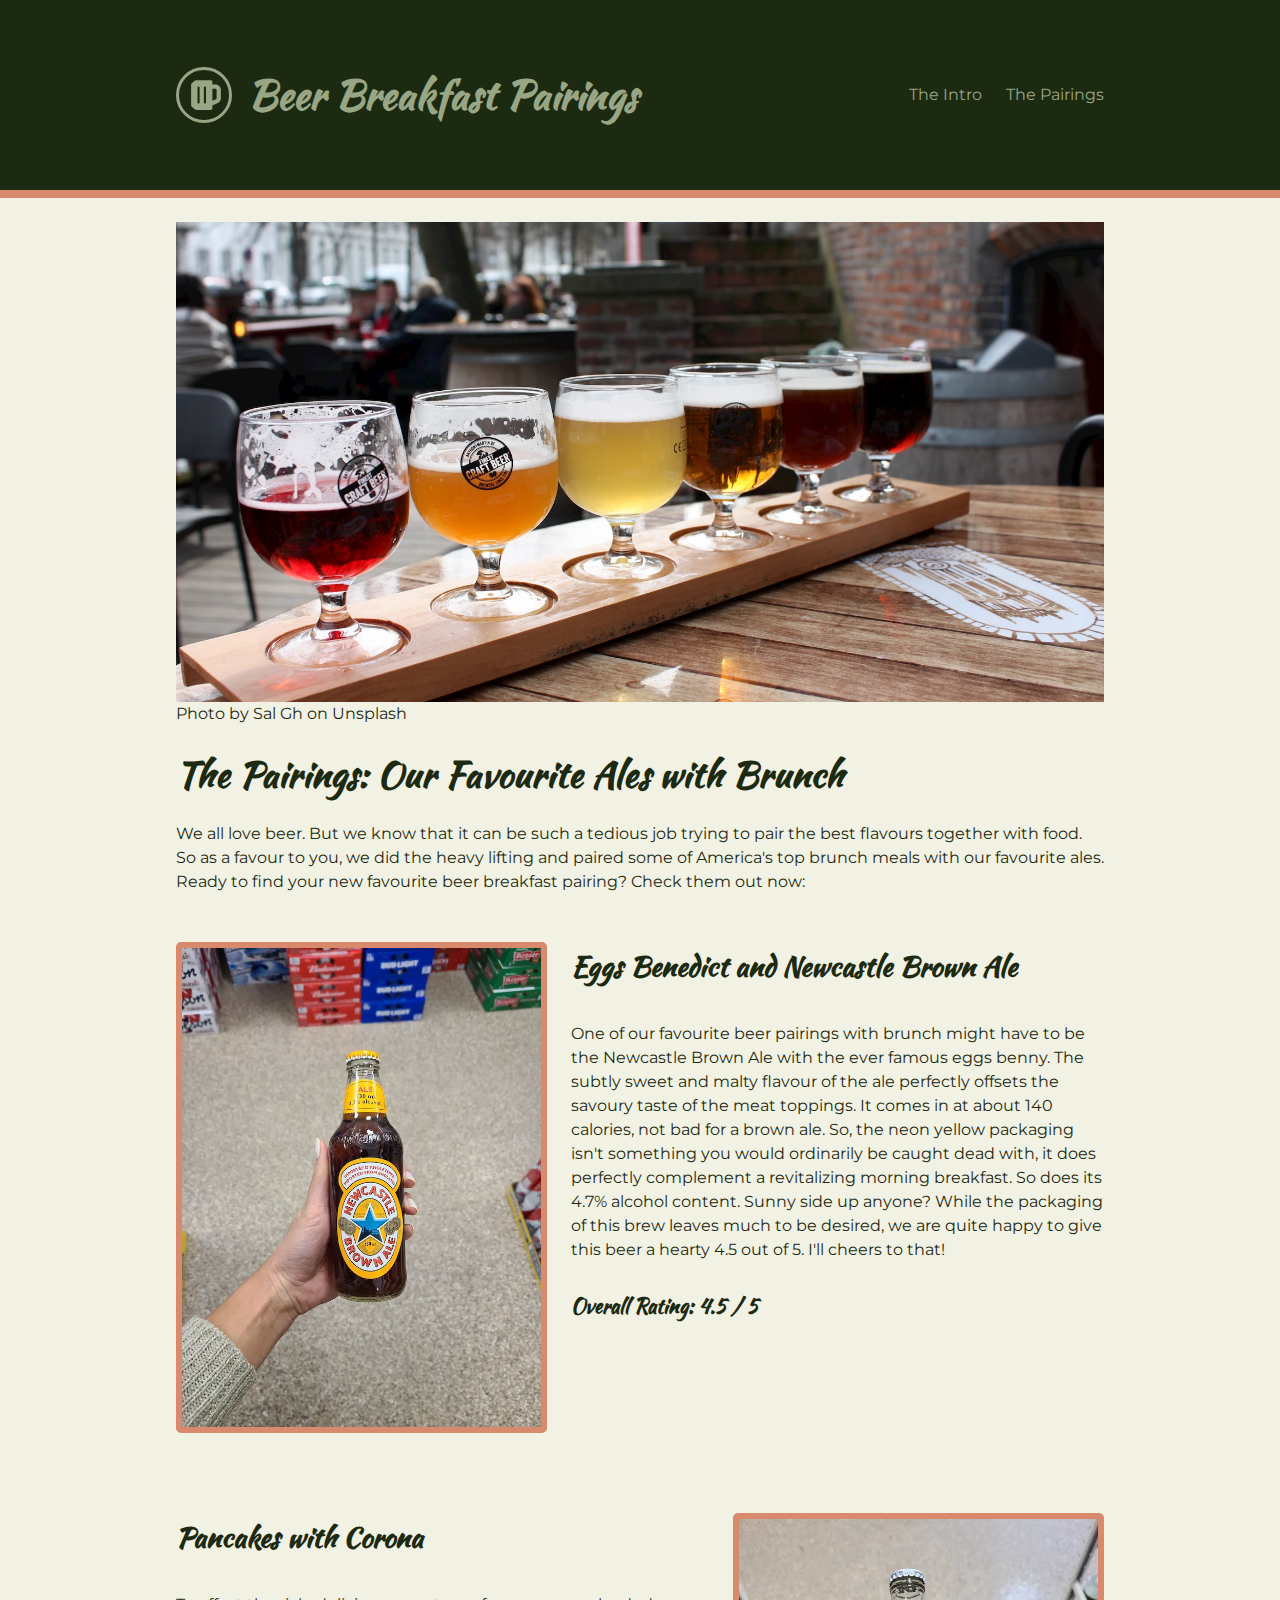
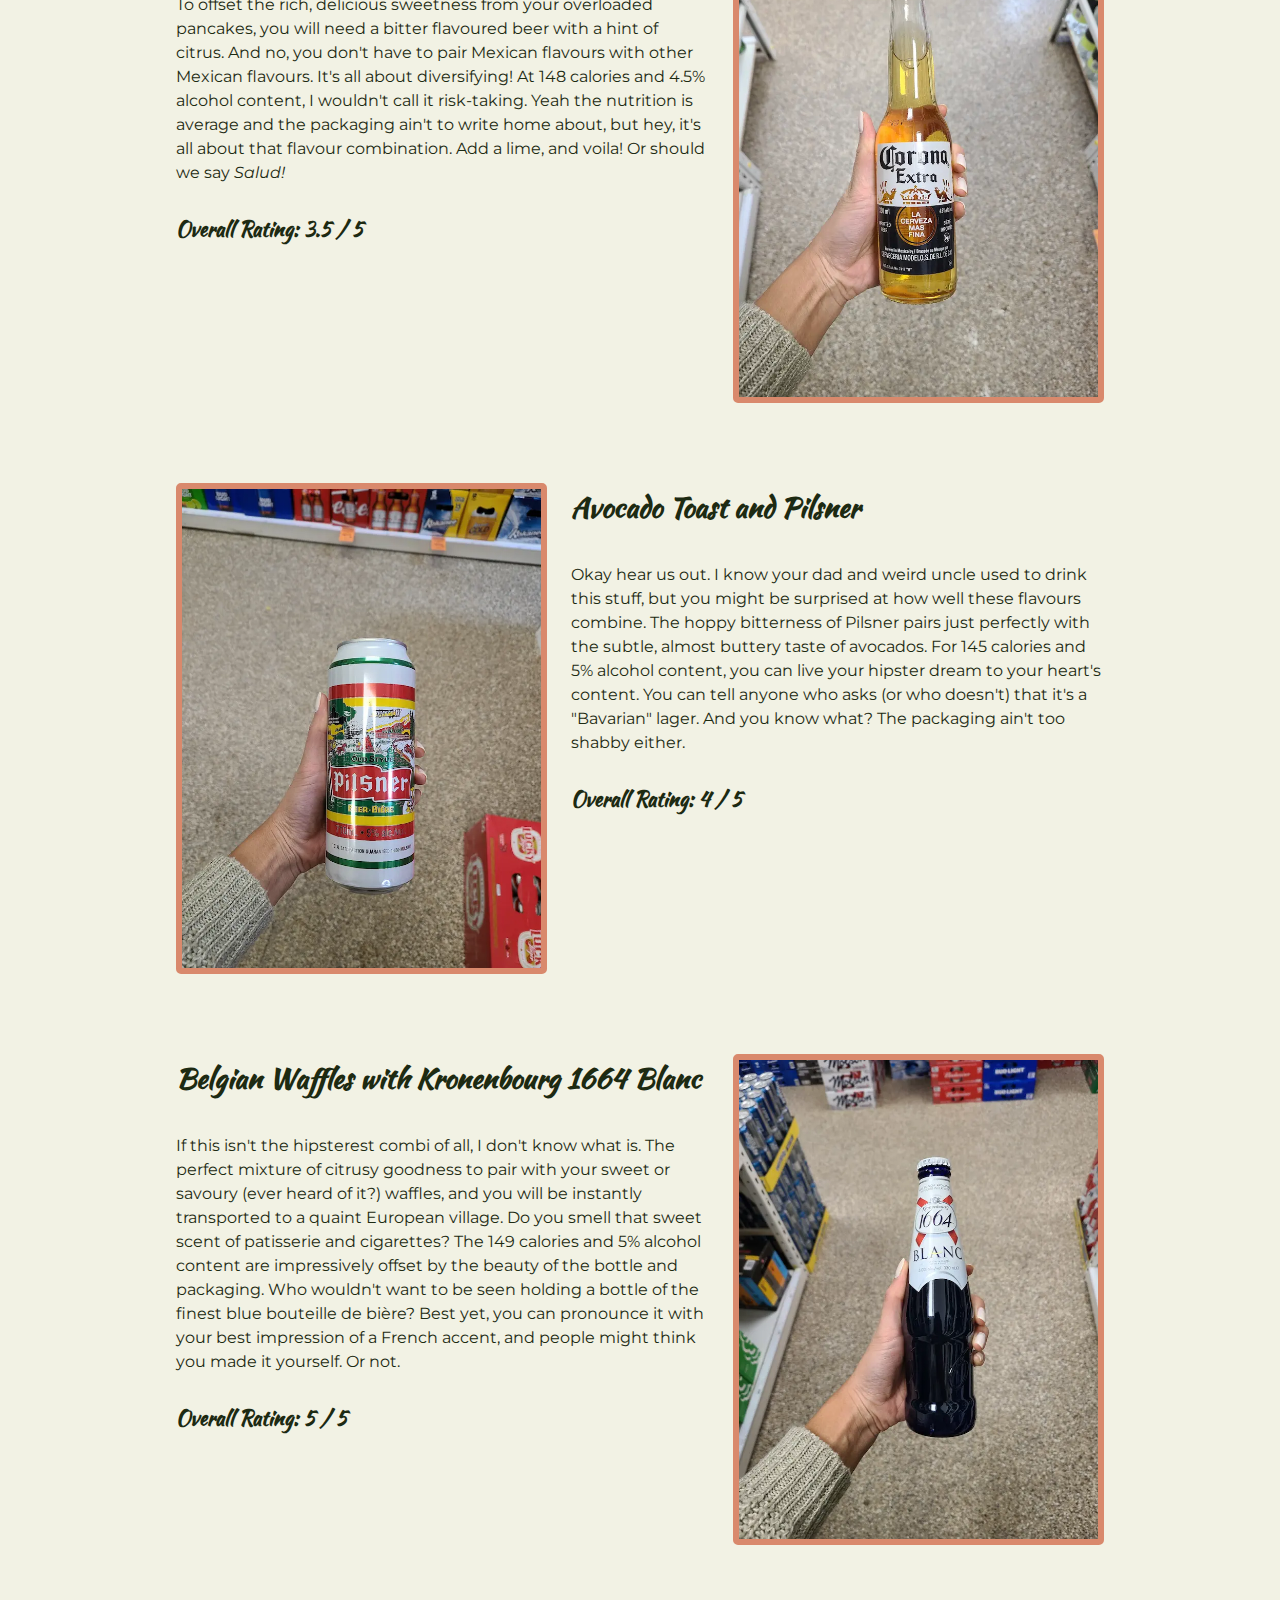
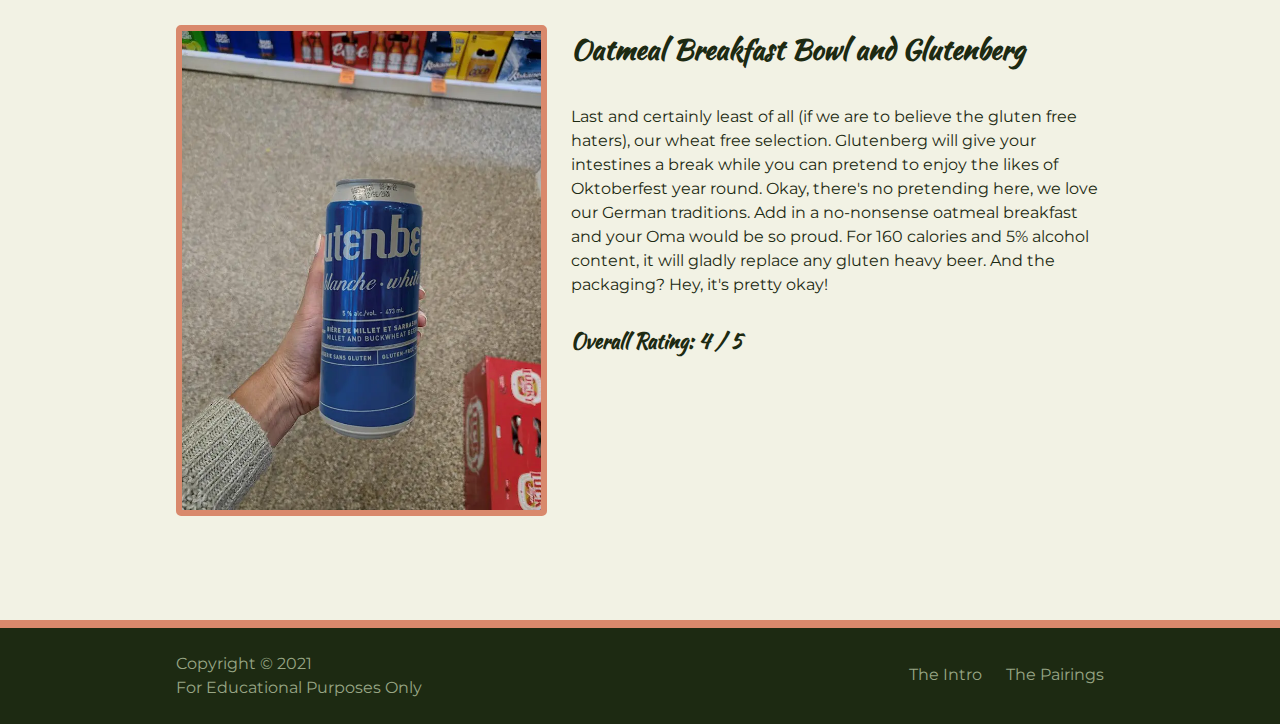
==== commit 58aea43a: "added logo, fixed some spelling errors and added footer navigation" ====
--- a/pairings.html
+++ b/pairings.html
@@ -31,7 +31,14 @@
   <body>
     <header>
       <div class="container">
-        <h1>Beer Breakfast Pairings</h1>
+        <a class="logo" href="index.html">
+          <svg viewBox="0 0 448 512">
+            <path fill="currentColor" d="M368 96h-48V56c0-13.255-10.745-24-24-24H24C10.745 32 0 42.745 0 56v400c0 13.255 10.745 24 24 24h272c13.255 0 24-10.745 24-24v-42.11l80.606-35.977C429.396 365.063 448 336.388 448 304.86V176c0-44.112-35.888-80-80-80zm16 208.86a16.018 16.018 0 0 1-9.479 14.611L320 343.805V160h48c8.822 0 16 7.178 16 16v128.86zM208 384c-8.836 0-16-7.164-16-16V144c0-8.836 7.164-16 16-16s16 7.164 16 16v224c0 8.836-7.164 16-16 16zm-96 0c-8.836 0-16-7.164-16-16V144c0-8.836 7.164-16 16-16s16 7.164 16 16v224c0 8.836-7.164 16-16 16z"></path>
+          </svg>
+          <!-- logo icon from fontawesome: https://fontawesome.com/license  -->
+          <h1>Beer Breakfast Pairings</h1>
+        </a>
+
         <nav>
           <ul>
             <li><a href="index.html">The Intro</a></li>
@@ -49,7 +56,7 @@
 
       <h2>The Pairings: Our Favourite Ales with Brunch</h2>
 
-      <p>We all love beer. But we know that it can be such a tedious job trying to pair the best flavours together with food. So as a favour to you, we did the heavy lifting and you paired some of America's top brunch meals with our favourite ales. Ready to find your new favourite bear breakfast pairing? Check them out now:</p>
+      <p>We all love beer. But we know that it can be such a tedious job trying to pair the best flavours together with food. So as a favour to you, we did the heavy lifting and paired some of America's top brunch meals with our favourite ales. Ready to find your new favourite beer breakfast pairing? Check them out now:</p>
 
       <div class="pairings">
         <div class="pairing">
@@ -121,8 +128,14 @@
 
     <footer>
       <div class="container">
-        <p>Copyright &copy; 2021</p>
-        <p>For Educational Purposes Only</p>
+        <div class="copyright">
+          <p>Copyright &copy; 2021</p>
+          <p>For Educational Purposes Only</p>
+        </div>
+        <ul class="footer-nav">
+          <li><a href="index.html">The Intro</a></li>
+          <li><a href="pairings.html">The Pairings</a></li>
+        </ul>
       </div>
     </footer>
   </body>
--- a/css/style.css
+++ b/css/style.css
@@ -84,6 +84,21 @@
   align-items: center;
 }
 
+header .logo {
+  display: flex;
+  align-items: center;
+}
+
+header .logo svg {
+  width: 3.5rem;
+  height: 3.5rem;
+  margin-right: 1rem;
+  padding: 0.5rem;
+  padding-right: 0.25rem;
+  border: 3px solid #98A685;
+  border-radius: 100%;
+}
+
 header h1 {
   margin: 1.5rem 3rem 1.5rem 0;
 }
@@ -197,6 +212,22 @@
   border-top: 0.5rem solid #D9896C;
 }
 
+footer .container {
+  display: flex;
+  justify-content: space-between;
+  align-items: center;
+}
+
 footer p {
   margin: 0;
 }
+
+.footer-nav {
+  display: flex;
+  flex-wrap: wrap;
+  justify-content: space-between;
+}
+
+.footer-nav li {
+  margin-left: 1.5rem;
+}
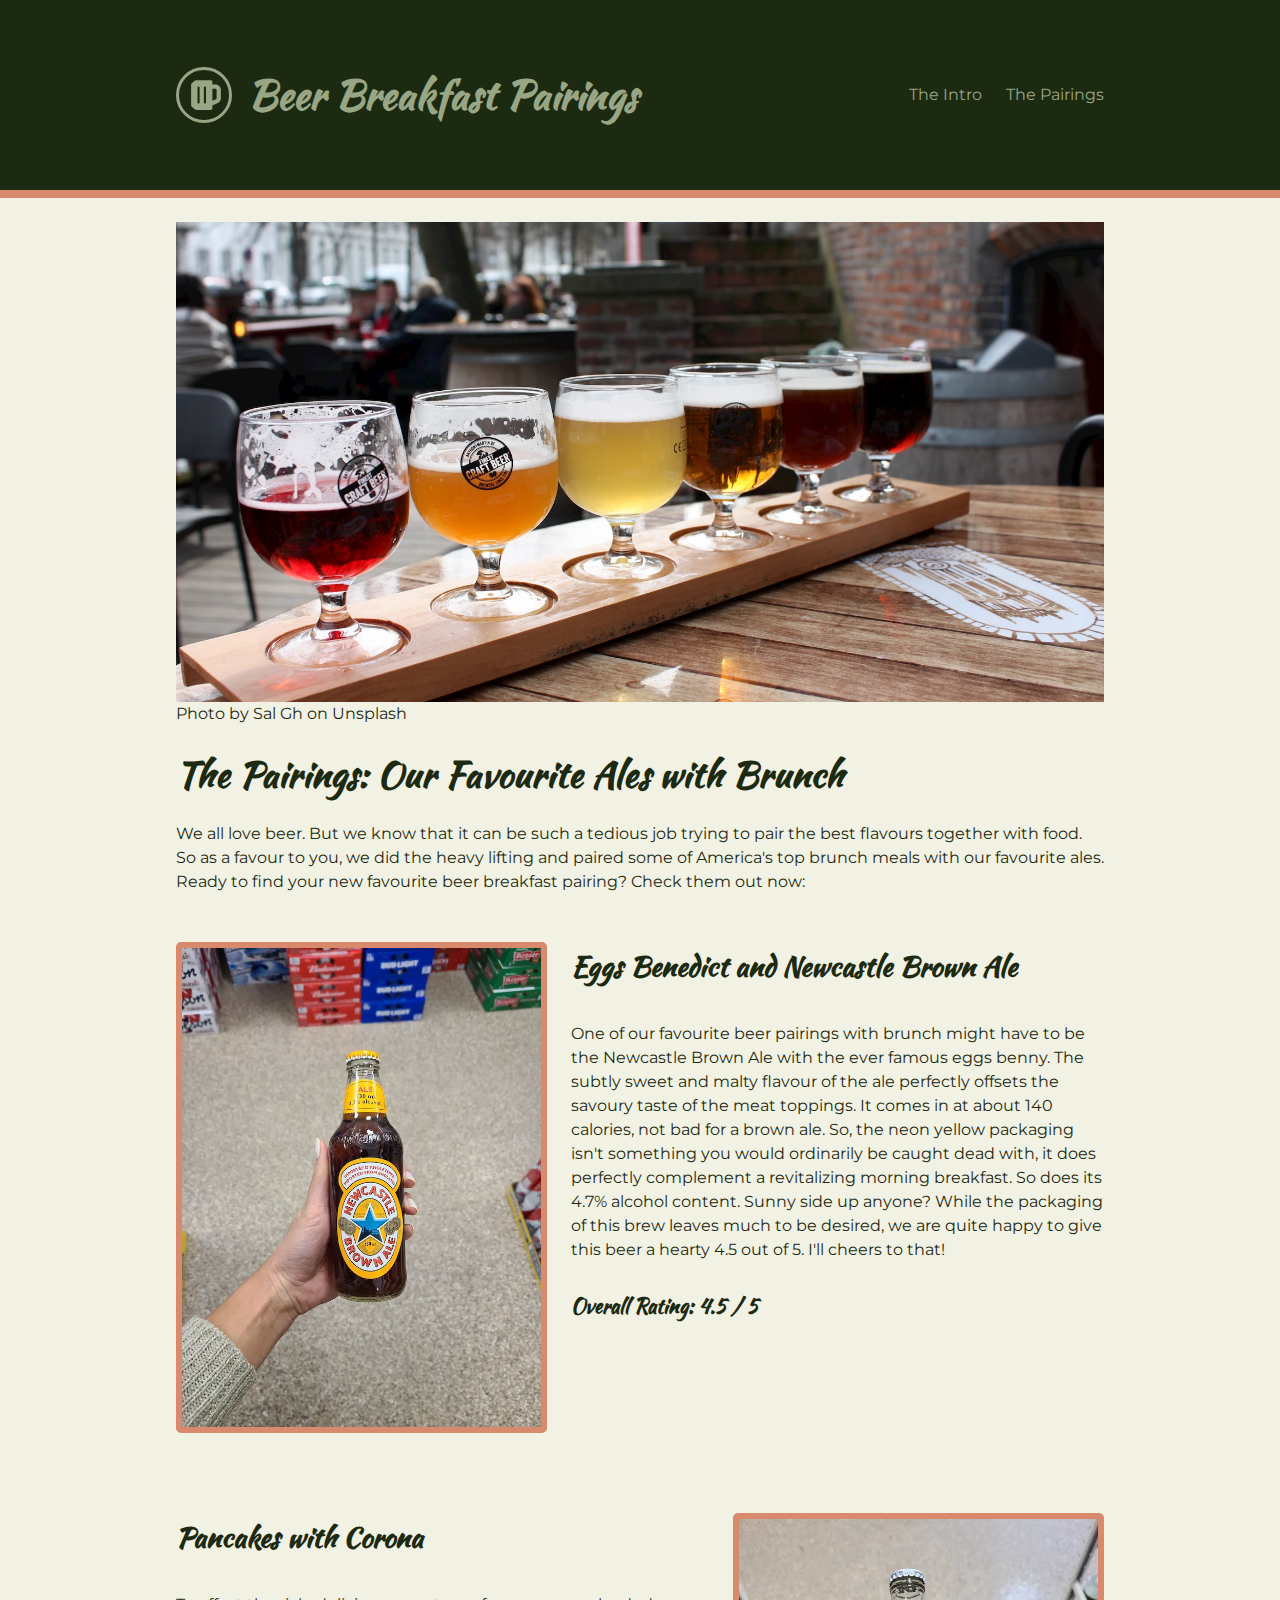
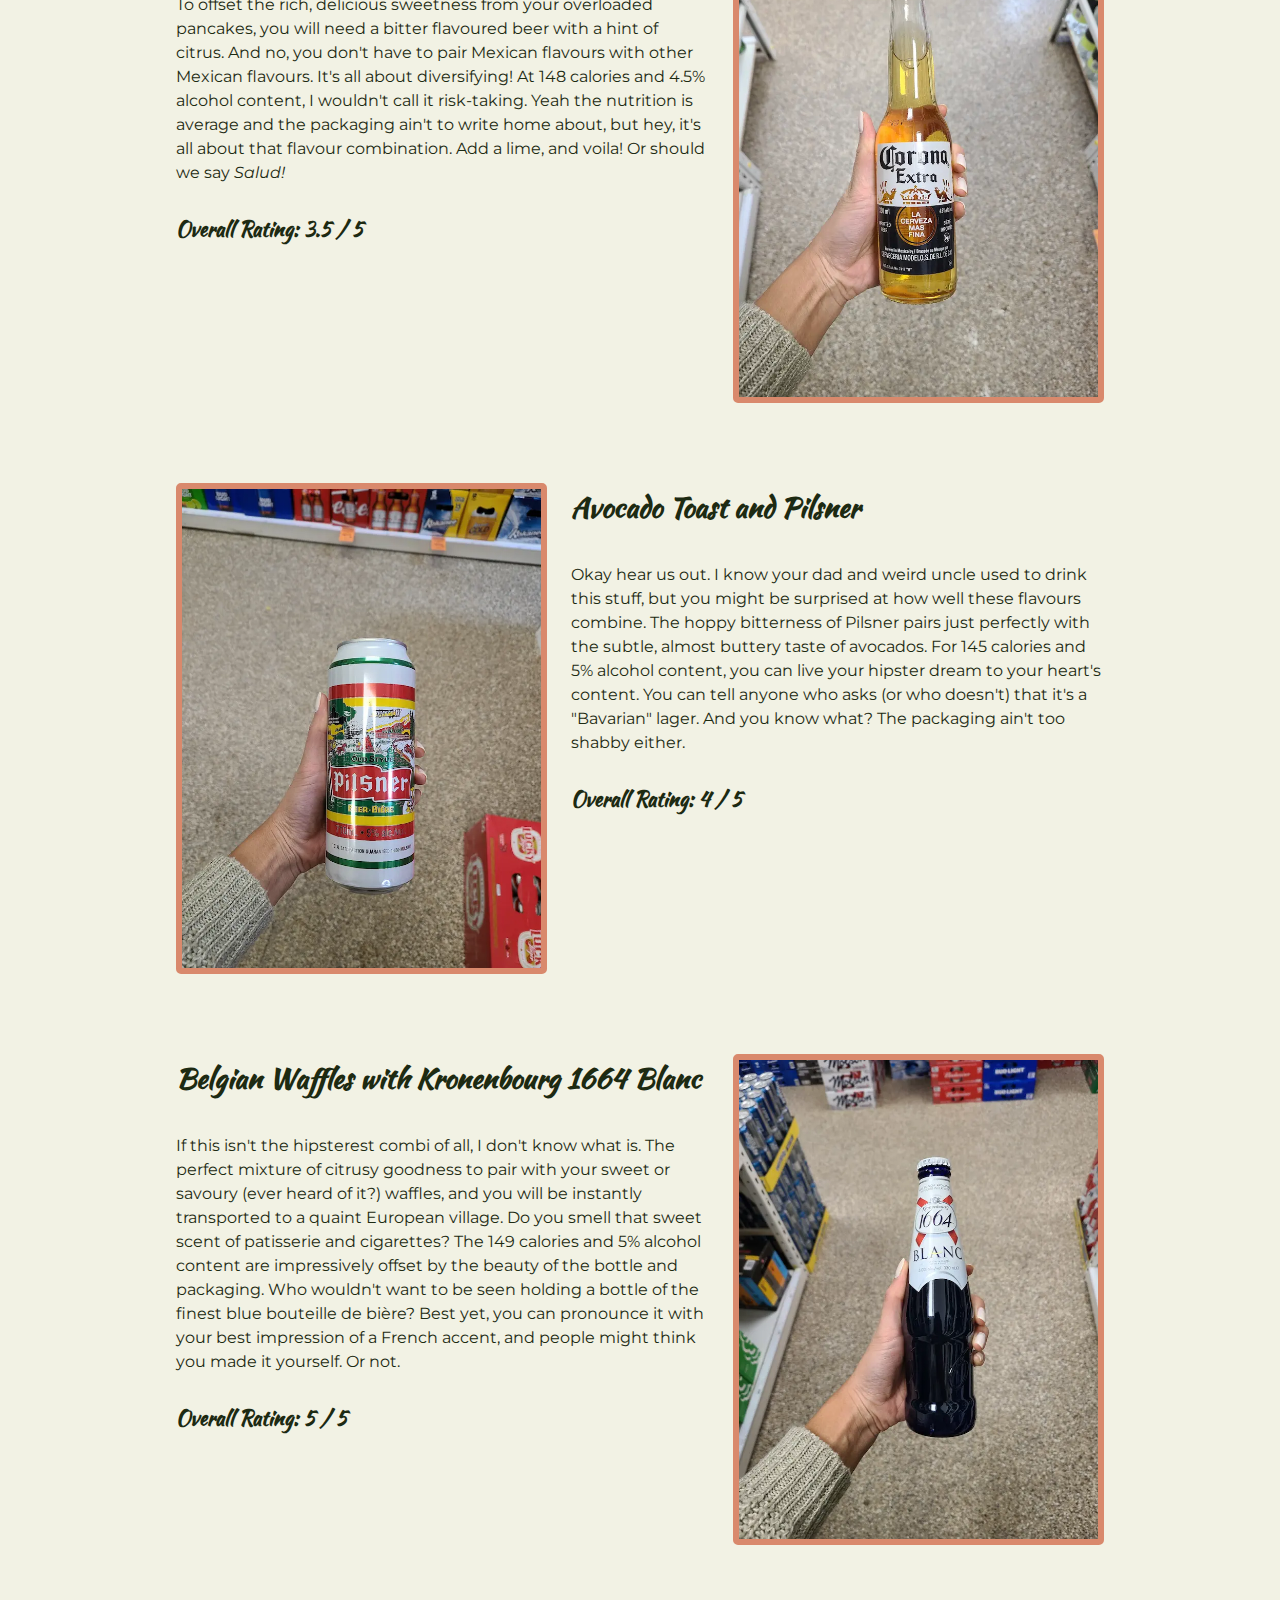
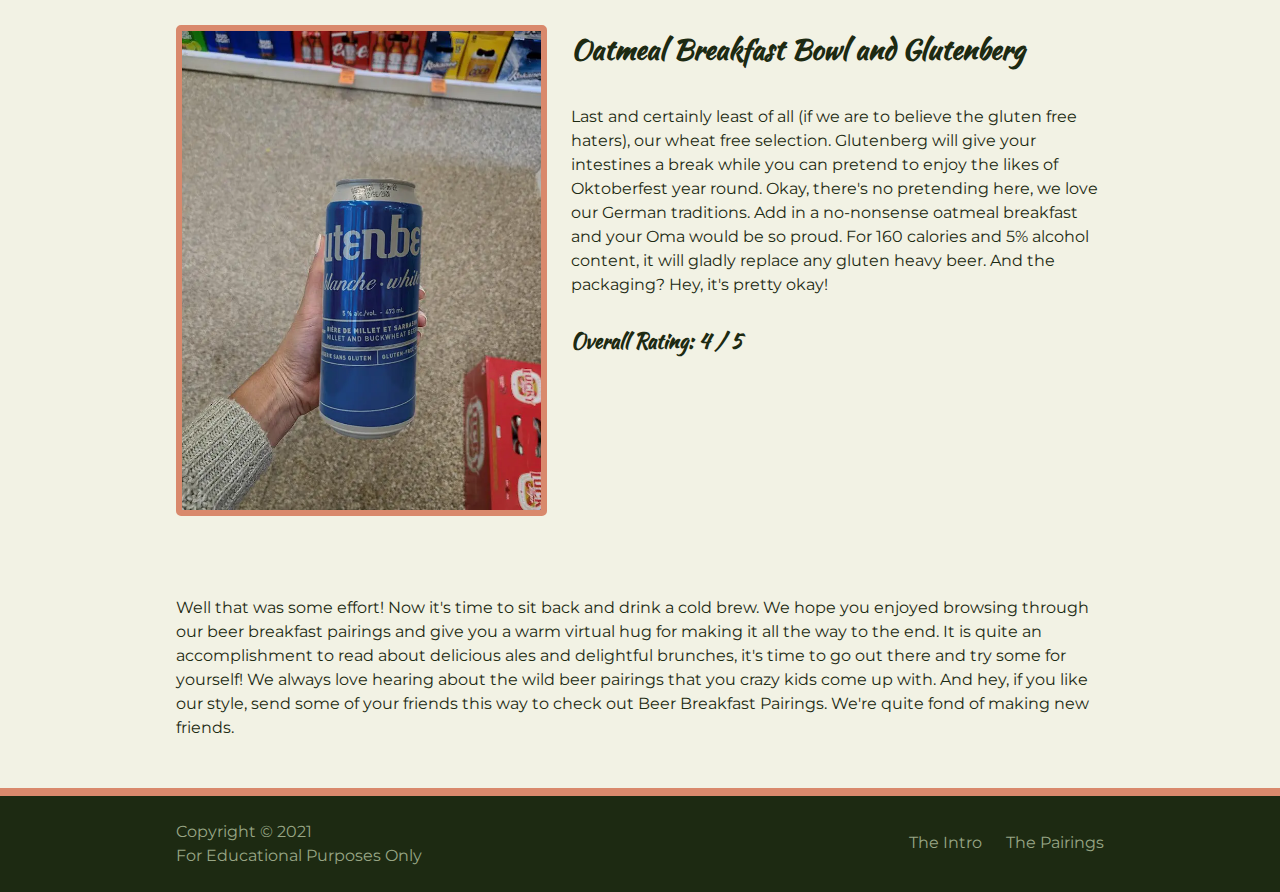
==== commit d7fa7644: "Added final paragraph" ====
--- a/pairings.html
+++ b/pairings.html
@@ -123,7 +123,12 @@
             <p><b>Overall Rating: 4 / 5</b></p>
           </div>
         </div>
+
+
+
       </div>
+
+      <p>Well that was some effort! Now it's time to sit back and drink a cold brew. We hope you enjoyed browsing through our beer breakfast pairings and give you a warm virtual hug for making it all the way to the end. It is quite an accomplishment to read about delicious ales and delightful brunches, it's time to go out there and try some for yourself! We always love hearing about the wild beer pairings that you crazy kids come up with. And hey, if you like our style, send some of your friends this way to check out Beer Breakfast Pairings. We're quite fond of making new friends.</p>
     </main>
 
     <footer>
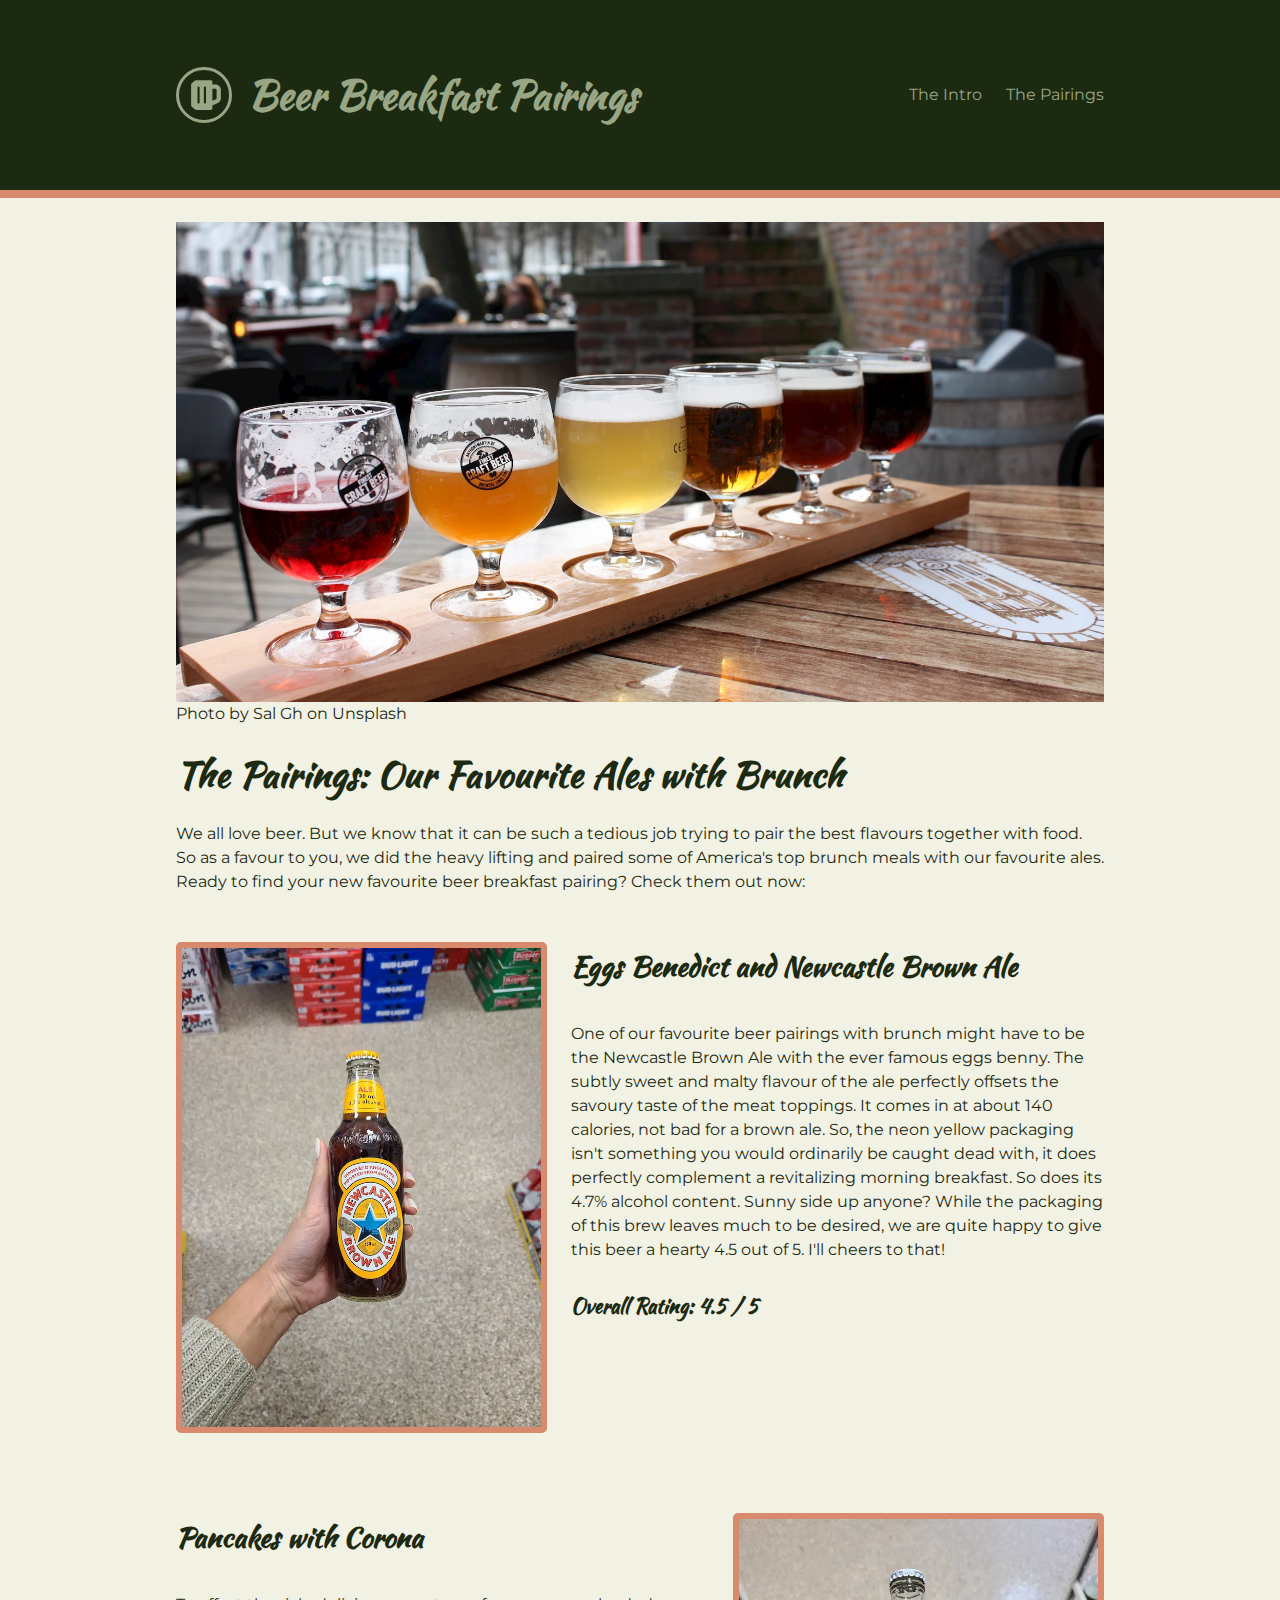
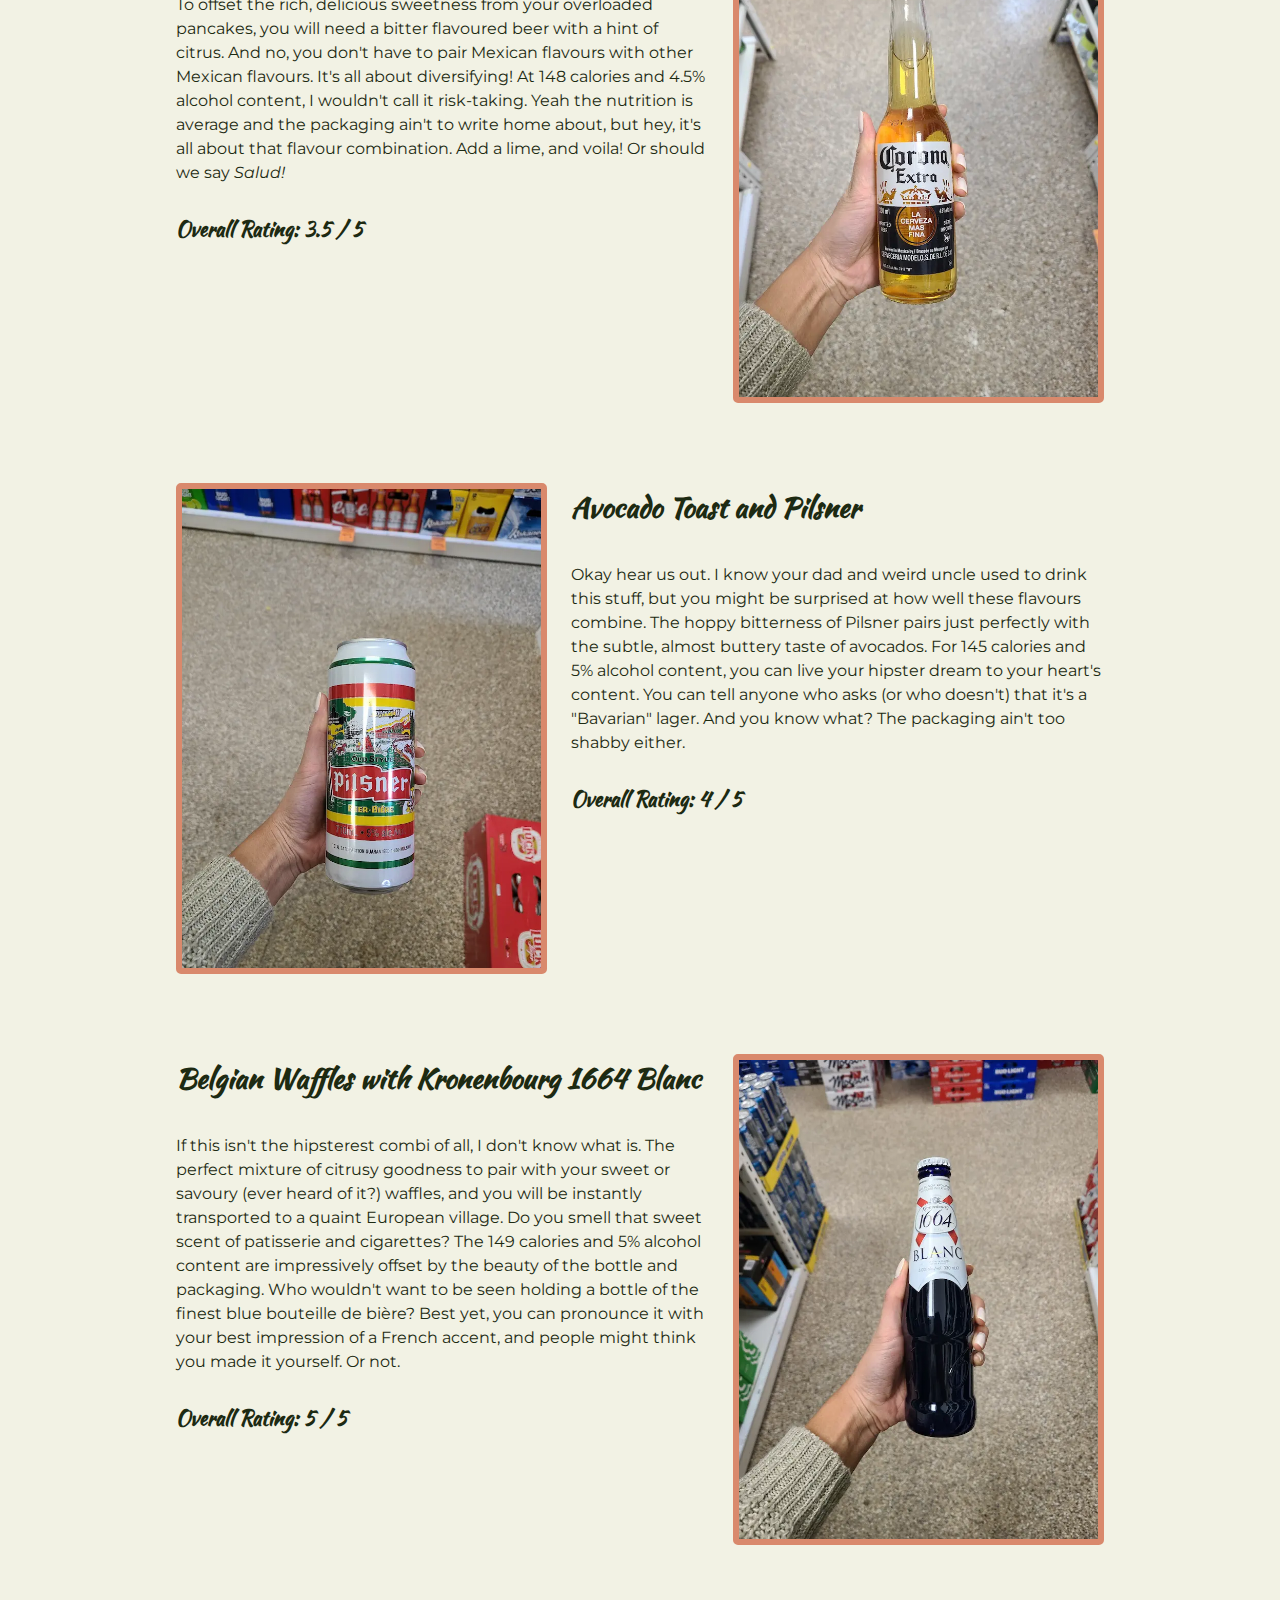
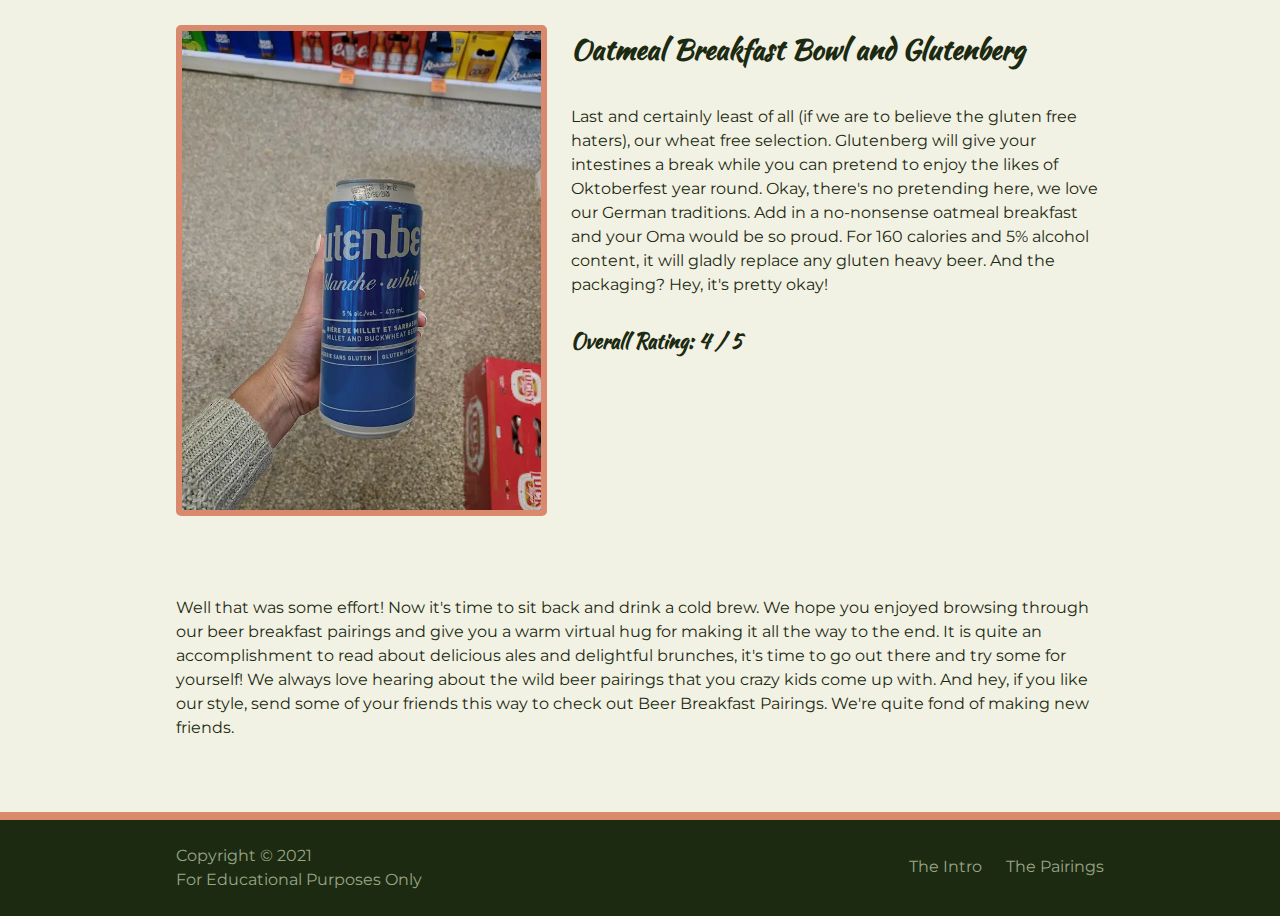
==== commit 649ad1cf: "added spacing on final paragraph" ====
--- a/pairings.html
+++ b/pairings.html
@@ -128,7 +128,7 @@
 
       </div>
 
-      <p>Well that was some effort! Now it's time to sit back and drink a cold brew. We hope you enjoyed browsing through our beer breakfast pairings and give you a warm virtual hug for making it all the way to the end. It is quite an accomplishment to read about delicious ales and delightful brunches, it's time to go out there and try some for yourself! We always love hearing about the wild beer pairings that you crazy kids come up with. And hey, if you like our style, send some of your friends this way to check out Beer Breakfast Pairings. We're quite fond of making new friends.</p>
+      <p class="closing">Well that was some effort! Now it's time to sit back and drink a cold brew. We hope you enjoyed browsing through our beer breakfast pairings and give you a warm virtual hug for making it all the way to the end. It is quite an accomplishment to read about delicious ales and delightful brunches, it's time to go out there and try some for yourself! We always love hearing about the wild beer pairings that you crazy kids come up with. And hey, if you like our style, send some of your friends this way to check out Beer Breakfast Pairings. We're quite fond of making new friends.</p>
     </main>
 
     <footer>
--- a/css/style.css
+++ b/css/style.css
@@ -206,6 +206,10 @@
   line-height: 1.5rem;
 }
 
+main .closing {
+  margin-bottom: 3rem;
+}
+
 footer {
   background-color: #1D2A12;
   color: #98A685;
